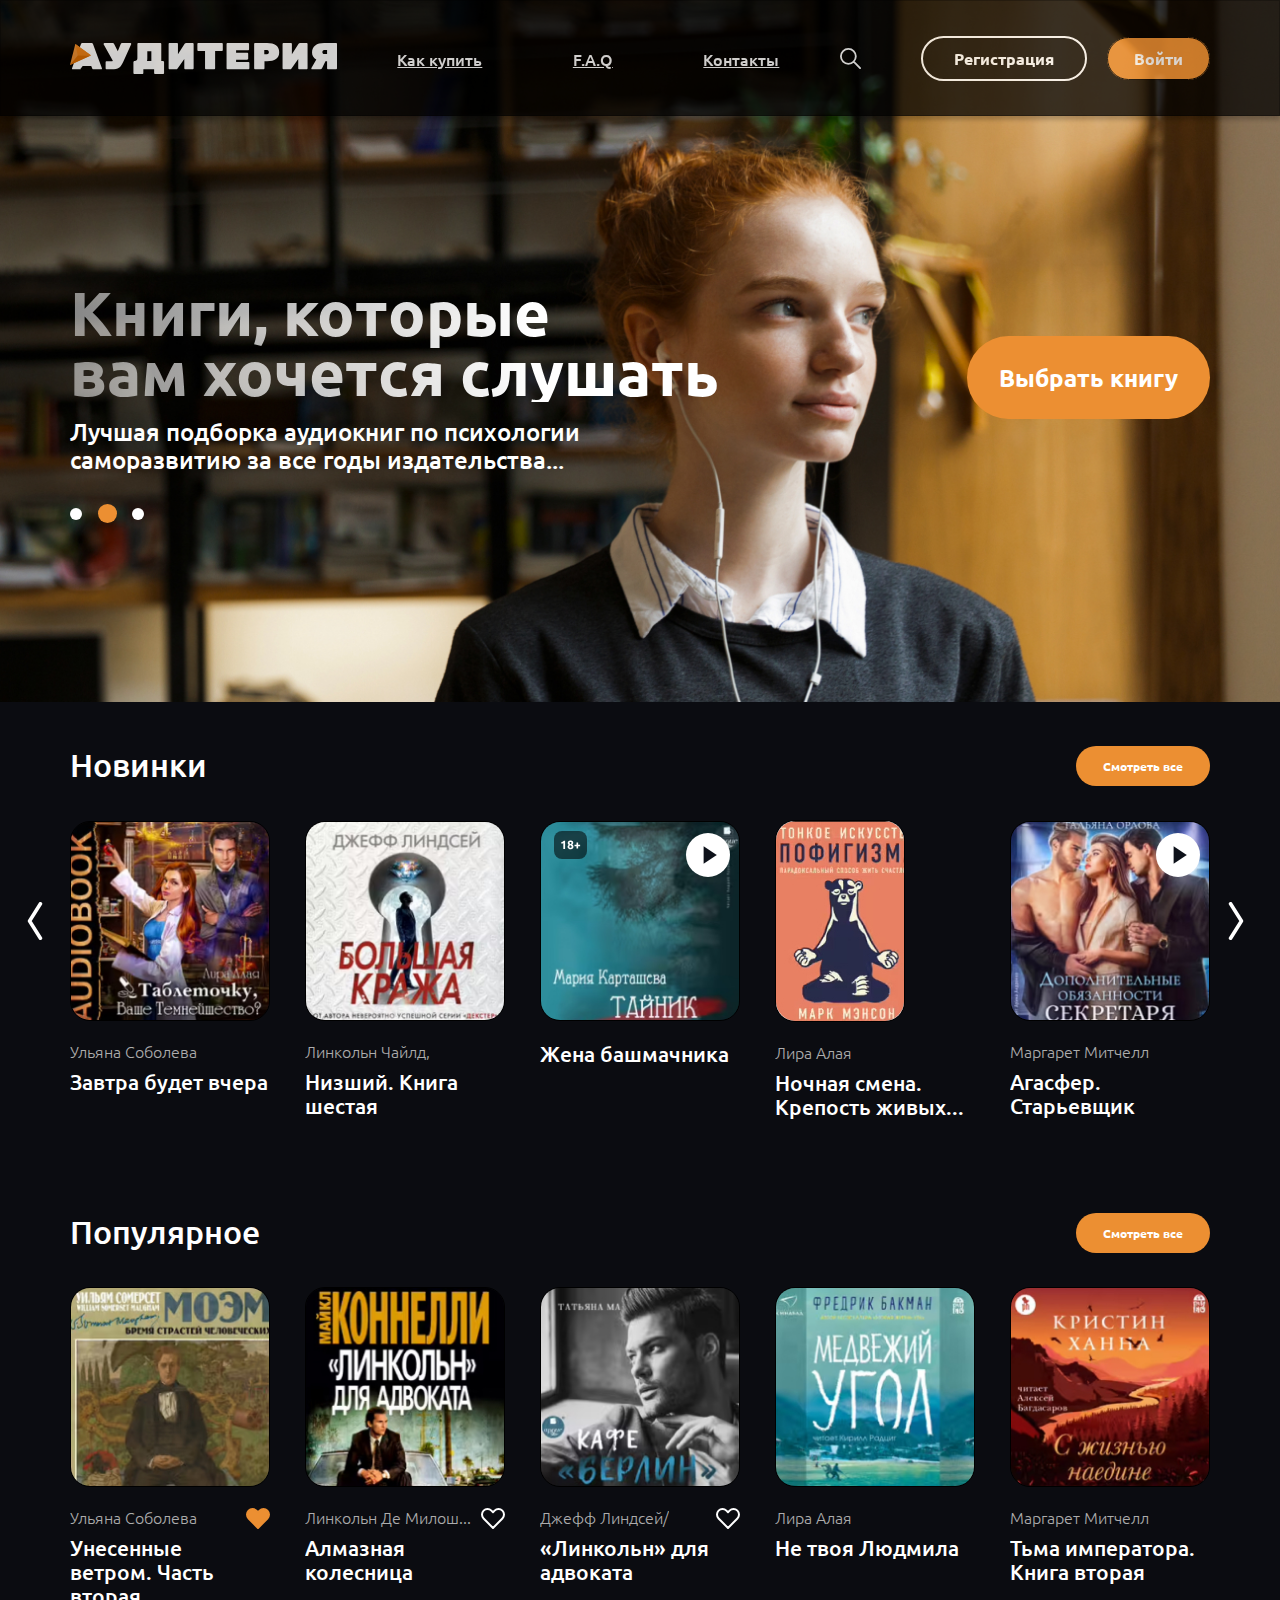
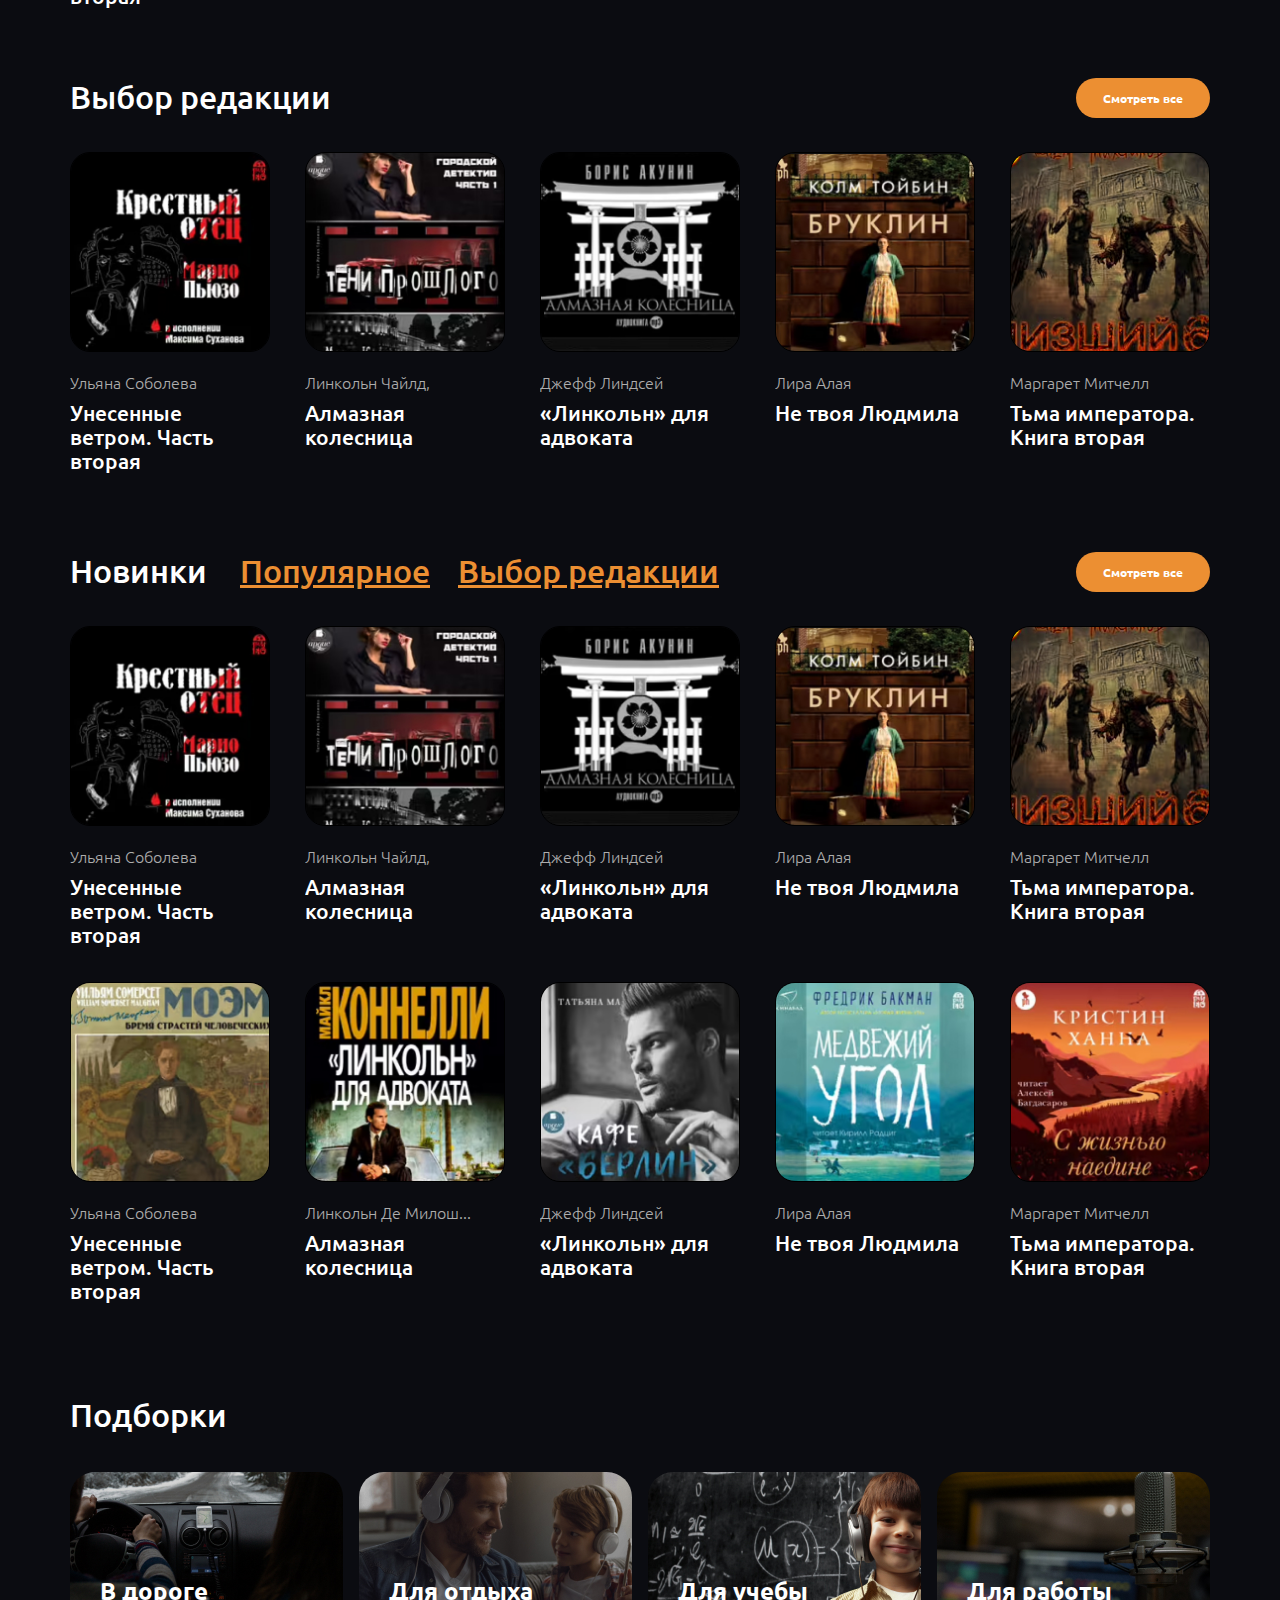
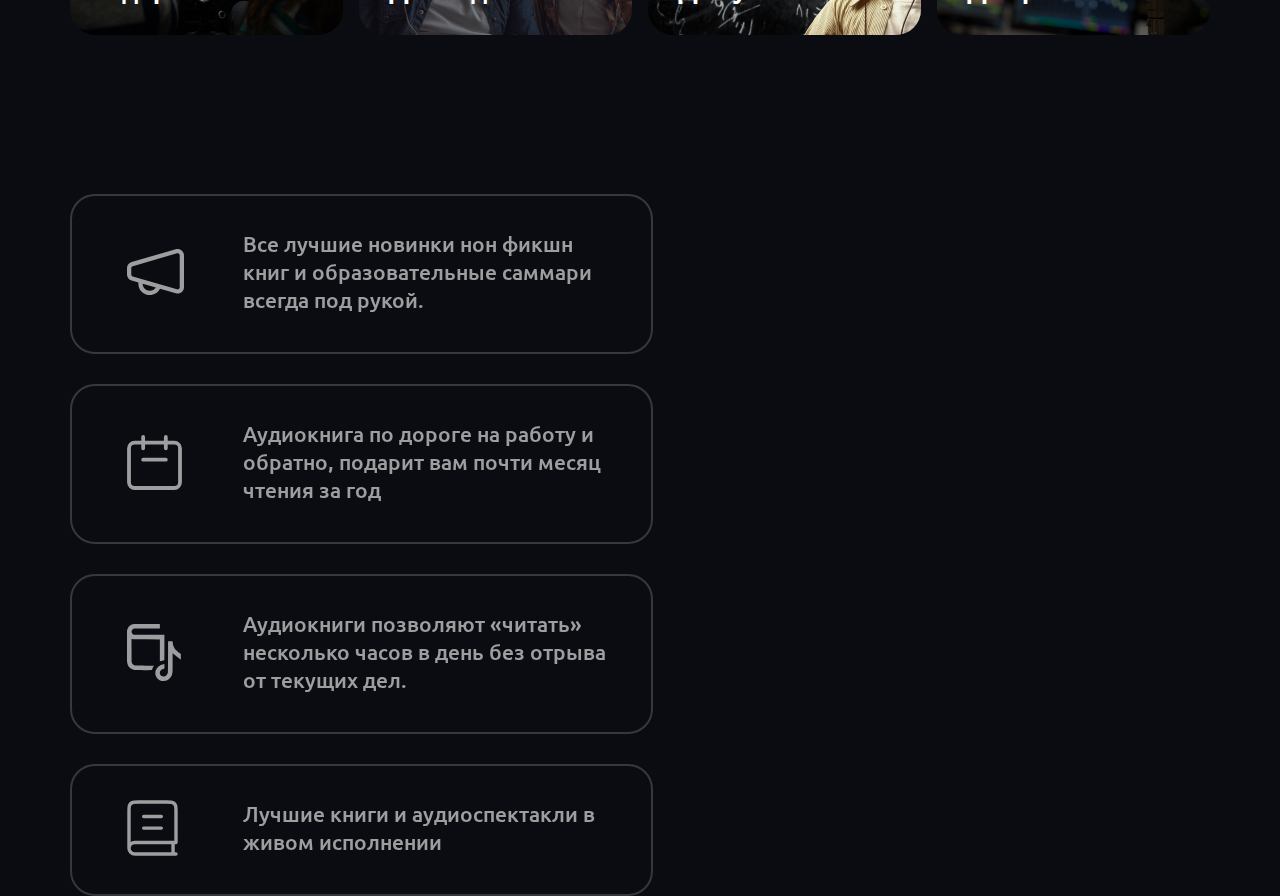
==== main.html @ 84f578bc "feat: aad project" ====
<!DOCTYPE html>
<html lang="en">


<head>
  <meta charset="UTF-8">
  <meta http-equiv="X-UA-Compatible" content="IE=edge">
  <meta name="viewport" content="width=device-width, initial-scale=1.0">
  <link rel="preconnect" href="https://fonts.googleapis.com">
  <link rel="preconnect" href="https://fonts.gstatic.com" crossorigin>
  <link href="https://fonts.googleapis.com/css2?family=Ubuntu:wght@300;400;500;700&display=swap" rel="stylesheet">
  <link rel="stylesheet" href="css/style.min.css">
  <title>Главная</title>
</head>

<body>
  <div class="wrapper">
    <div class="background">
      <header class="header">
    <div class="container">
        <div class="header__wrap">
            <div class="header__logo logo">
                <a href="" class="logo__link">
                    <img src="../img/svg/logo.svg" alt="logo" class="logo__img">
                </a>

            </div>
            <nav class="header__navigation">
                <a href="#">Как купить</a>
                <a href="#">F.A.Q</a>
                <a href="#">Контакты</a>
            </nav>
            <button class="header__search-btn">
                <img src="../img/svg/search.svg" alt="search">
            </button>
            <div class="header__nav nav">
                <div class="nav__item">
                    <a class="nav__btn nav__btn_registration" href="#">Регистрация</a>
                </div>
                <div class="nav__item">
                    <a class="nav__btn nav__btn_enter" href="#">Войти</a>
                </div>
            </div>


        </div>



    </div>
</header>
      <div class="container">
        <section class="main">
          <div class="main__wrap">
            <div class="main__book">
              <h2 class="main__title">
                Книги, которые <br>
                вам хочется слушать
              </h2>
              <p class="main__text">Лучшая подборка аудиокниг по психологии саморазвитию за все годы издательства...
              </p>
            </div>
            <div class="main__btn btn">
              <a class="btn__book " href="#">Выбрать книгу</a>
            </div>
          </div>
          <div class="main__swiper-menu swiper-menu">
            <div data-index="0" class="dot "></div>
            <div data-index="1" class="dot dot-active"></div>
            <div data-index="2" class="dot"></div>
          </div>
        </section>
      </div>
    </div>
    <main>
      <section class="novelty">
        <div class="container">
          <div class="novelty__wrap">
            <h2 class="novelty__title">Новинки</h2>
            <div class="novelty__btn btn">
              <a class="btn__novelty " href="#">Смотреть все</a>
            </div>
          </div>
          <div class="novelty__card card">
            <div class="slider-icons">
              <button class="slide-prev slider-icon"></button>
              <button class="slide-next slider-icon"></button>
            </div>
            <div class="card__wrap">
              <a href="#" class="card__item">
                <div class="card__play play">
                  <img class="card__img" src="./img/img/novelty-1.jpg" alt="novelty-1">
                </div>
                <div class="card__description">
                  <p class="card__text">Ульяна Соболева</p>
                  <h4 class="card__title">Завтра будет вчера</h4>
                </div>
              </a>
              <a href="#" class="card__item">
                <div class="card__play">
                  <img class="card__img" src="./img/img/novelty-2.jpg" alt="novelty-2">
                </div>
                <div class="card__description">
                  <p class="card__text">Линкольн Чайлд,</p>
                  <h4 class="card__title">Низший. Книга шестая</h4>
                </div>
              </a>
              <a href="#" class="card__item">
                <div class="card__play play">
                  <div class="play__18 "></div>
                  <div class="play__button "></div>
                  <img class="card__img" src="./img/img/novelty-3.jpg" alt="novelty-3">
                </div>
                <div class="card__description">
                  <h4 class="card__title">Жена башмачника</h4>
                </div>
              </a>
              <a href="#" class="card__item">
                <div class="card__play play">
                  <img class="card__img" src="./img/img/novelty-4.jpg" alt="novelty-4">
                </div>
                <div class="card__description">
                  <p class="card__text">Лира Алая</p>
                  <h4 class="card__title">Ночная смена. Крепость живых...</h4>
                </div>
              </a>
              <a href="#" class="card__item">
                <div class="card__play play">
                  <div class="play__button "></div>
                  <img class="card__img" src="./img/img/novelty-5.jpg" alt="novelty-5">
                </div>
                <div class="card__description">
                  <p class="card__text">Маргарет Митчелл</p>
                  <h4 class="card__title">Агасфер. Старьевщик</h4>
                </div>
              </a>
            </div>

          </div>
        </div>
      </section>
      <section class="novelty novelty_popular">
        <div class="container">
          <div class="novelty__wrap">
            <h2 class="novelty__title">Популярное</h2>
            <div class="novelty__btn btn">
              <a class="btn__novelty " href="#">Смотреть все</a>
            </div>
          </div>
          <div class="novelty__card card">

            <div class="card__wrap">
              <a href="#" class="card__item">
                <div class="card__play play">
                  <img class="card__img" src="./img/img/popular-1.jpg" alt="popular-1">
                </div>
                <div class="card__description">
                  <div class="card__author">
                    <p class="card__text">Ульяна Соболева</p>
                    <div class="card__icons-btn">
                      <svg width="24" height="21" viewBox="0 0 24 21" fill="none" xmlns="http://www.w3.org/2000/svg">
                        <path
                          d="M2.61091 2.62994C0.463029 4.80319 0.463029 8.32672 2.61091 10.5L12.0001 20L21.3891 10.5C23.537 8.32672 23.537 4.80318 21.3891 2.62994C19.2412 0.456688 15.7588 0.456688 13.6109 2.62994L12.0001 4.25994L10.3891 2.62994C8.2412 0.456688 4.7588 0.456688 2.61091 2.62994Z"
                          fill="#EC8F32" stroke="#EC8F32" stroke-width="2" stroke-linecap="round"
                          stroke-linejoin="round" />
                      </svg>
                    </div>
                  </div>
                  <h4 class="card__title">Унесенные ветром. Часть вторая</h4>
                </div>
              </a>
              <a href="#" class="card__item">
                <div class="card__play">
                  <img class="card__img" src="./img/img/popular-2.jpg" alt="popular-2">
                </div>
                <div class="card__description">
                  <div class="card__author">
                    <p class="card__text">Линкольн Де Милош...</p>
                    <div class="card__icons">
                      <svg width="24" height="21" viewBox="0 0 24 21" fill="none" xmlns="http://www.w3.org/2000/svg">
                        <path
                          d="M2.61091 2.62994C0.463029 4.80319 0.463029 8.32672 2.61091 10.5L12.0001 20L21.3891 10.5C23.537 8.32672 23.537 4.80318 21.3891 2.62994C19.2412 0.456688 15.7588 0.456688 13.6109 2.62994L12.0001 4.25994L10.3891 2.62994C8.2412 0.456688 4.7588 0.456688 2.61091 2.62994Z"
                          stroke="#fff" stroke-width="2" stroke-linecap="round" stroke-linejoin="round" />
                      </svg>
                    </div>
                  </div>

                  <h4 class="card__title">Алмазная колесница</h4>
                </div>
              </a>
              <a href="#" class="card__item">
                <div class="card__play play">
                  <img class="card__img" src="./img/img/popular-3.jpg" alt="popular-3">
                </div>
                <div class="card__description">
                  <div class="card__author">
                    <p class="card__text">Джефф Линдсей/</p>

                    <div class="card__icons">
                      <svg width="24" height="21" viewBox="0 0 24 21" fill="none" xmlns="http://www.w3.org/2000/svg">
                        <path
                          d="M2.61091 2.62994C0.463029 4.80319 0.463029 8.32672 2.61091 10.5L12.0001 20L21.3891 10.5C23.537 8.32672 23.537 4.80318 21.3891 2.62994C19.2412 0.456688 15.7588 0.456688 13.6109 2.62994L12.0001 4.25994L10.3891 2.62994C8.2412 0.456688 4.7588 0.456688 2.61091 2.62994Z"
                          stroke="#fff" stroke-width="2" stroke-linecap="round" stroke-linejoin="round" />
                      </svg>
                    </div>
                  </div>
                  <h4 class="card__title">«Линкольн» для адвоката</h4>
                </div>
              </a>
              <a href="#" class="card__item">
                <div class="card__play play">
                  <img class="card__img" src="./img/img/popular-4.jpg" alt="popular-4">
                </div>
                <div class="card__description">
                  <p class="card__text">Лира Алая</p>
                  <h4 class="card__title">Не твоя Людмила</h4>
                </div>
              </a>
              <a href="#" class="card__item">
                <div class="card__play play">
                  <img class="card__img" src="./img/img/popular-5.jpg" alt="popular-5">
                </div>
                <div class="card__description">
                  <p class="card__text">Маргарет Митчелл</p>
                  <h4 class="card__title">Тьма императора. Книга вторая</h4>
                </div>
              </a>
            </div>

          </div>
        </div>
      </section>
      <section class="novelty novelty_edition">
        <div class="container">
          <div class="novelty__wrap">
            <h2 class="novelty__title">Выбор редакции</h2>
            <div class="novelty__btn btn">
              <a class="btn__novelty " href="#">Смотреть все</a>
            </div>
          </div>
          <div class="novelty__card card">

            <div class="card__wrap">
              <a href="#" class="card__item">
                <div class="card__play play">
                  <img class="card__img" src="./img/img/edition-1.jpg" alt="edition-1">
                </div>
                <div class="card__description">

                  <p class="card__text">Ульяна Соболева</p>

                  <h4 class="card__title">Унесенные ветром. Часть вторая</h4>
                </div>
              </a>
              <a href="#" class="card__item">
                <div class="card__play">
                  <img class="card__img" src="./img/img/edition-2.jpg" alt="edition-2">
                </div>
                <div class="card__description">

                  <p class="card__text">Линкольн Чайлд,</p>
                  <h4 class="card__title">Алмазная колесница</h4>
                </div>
              </a>
              <a href="#" class="card__item">
                <div class="card__play play">
                  <img class="card__img" src="./img/img/edition-3.jpg" alt="edition-3">
                </div>
                <div class="card__description">

                  <p class="card__text">Джефф Линдсей</p>
                  <h4 class="card__title">«Линкольн» для адвоката</h4>
                </div>
              </a>
              <a href="#" class="card__item">
                <div class="card__play play">
                  <img class="card__img" src="./img/img/edition-4.jpg" alt="edition-4">
                </div>
                <div class="card__description">
                  <p class="card__text">Лира Алая</p>
                  <h4 class="card__title">Не твоя Людмила</h4>
                </div>
              </a>
              <a href="#" class="card__item">
                <div class="card__play play">
                  <img class="card__img" src="./img/img/edition-5.jpg" alt="edition-5">
                </div>
                <div class="card__description">
                  <p class="card__text">Маргарет Митчелл</p>
                  <h4 class="card__title">Тьма императора. Книга вторая</h4>
                </div>
              </a>

            </div>

          </div>
        </div>
      </section>
      <section class="novelty ">
        <div class="container">
          <div class="novelty__wrap">
            <div class="novelty__choice">
              <h2 class="novelty__title ">Новинки</h2>
              <h2 class="novelty__title novelty__title_yellow">Популярное</h2>
              <h2 class="novelty__title novelty__title_yellow">Выбор редакции</h2>
            </div>
            <div class="novelty__btn btn">
              <a class="btn__novelty " href="#">Смотреть все</a>
            </div>
          </div>
          <div class="novelty__card card">

            <div class="card__wrap">
              <a href="#" class="card__item">
                <div class="card__play play">
                  <img class="card__img" src="./img/img/edition-1.jpg" alt="edition-1">
                </div>
                <div class="card__description">

                  <p class="card__text">Ульяна Соболева</p>

                  <h4 class="card__title">Унесенные ветром. Часть вторая</h4>
                </div>
              </a>
              <a href="#" class="card__item">
                <div class="card__play">
                  <img class="card__img" src="./img/img/edition-2.jpg" alt="edition-2">
                </div>
                <div class="card__description">

                  <p class="card__text">Линкольн Чайлд,</p>
                  <h4 class="card__title">Алмазная колесница</h4>
                </div>
              </a>
              <a href="#" class="card__item">
                <div class="card__play play">
                  <img class="card__img" src="./img/img/edition-3.jpg" alt="edition-3">
                </div>
                <div class="card__description">

                  <p class="card__text">Джефф Линдсей</p>
                  <h4 class="card__title">«Линкольн» для адвоката</h4>
                </div>
              </a>
              <a href="#" class="card__item">
                <div class="card__play play">
                  <img class="card__img" src="./img/img/edition-4.jpg" alt="edition-4">
                </div>
                <div class="card__description">
                  <p class="card__text">Лира Алая</p>
                  <h4 class="card__title">Не твоя Людмила</h4>
                </div>
              </a>
              <a href="#" class="card__item">
                <div class="card__play play">
                  <img class="card__img" src="./img/img/edition-5.jpg" alt="edition-5">
                </div>
                <div class="card__description">
                  <p class="card__text">Маргарет Митчелл</p>
                  <h4 class="card__title">Тьма императора. Книга вторая</h4>
                </div>
              </a>
              <a href="#" class="card__item">
                <div class="card__play play">
                  <img class="card__img" src="./img/img/popular-1.jpg" alt="popular-1">
                </div>
                <div class="card__description">

                  <p class="card__text">Ульяна Соболева</p>

                  <h4 class="card__title">Унесенные ветром. Часть вторая</h4>
                </div>
              </a>
              <a href="#" class="card__item">
                <div class="card__play">
                  <img class="card__img" src="./img/img/popular-2.jpg" alt="popular-2">
                </div>
                <div class="card__description">

                  <p class="card__text">Линкольн Де Милош...</p>

                  <h4 class="card__title">Алмазная колесница</h4>
                </div>
              </a>
              <a href="#" class="card__item">
                <div class="card__play play">
                  <img class="card__img" src="./img/img/popular-3.jpg" alt="popular-3">
                </div>
                <div class="card__description">
                  <p class="card__text">Джефф Линдсей</p>
                  <h4 class="card__title">«Линкольн» для адвоката</h4>
                </div>
              </a>
              <a href="#" class="card__item">
                <div class="card__play play">
                  <img class="card__img" src="./img/img/popular-4.jpg" alt="popular-4">
                </div>
                <div class="card__description">
                  <p class="card__text">Лира Алая</p>
                  <h4 class="card__title">Не твоя Людмила</h4>
                </div>
              </a>
              <a href="#" class="card__item">
                <div class="card__play play">
                  <img class="card__img" src="./img/img/popular-5.jpg" alt="popular-5">
                </div>
                <div class="card__description">
                  <p class="card__text">Маргарет Митчелл</p>
                  <h4 class="card__title">Тьма императора. Книга вторая</h4>
                </div>
              </a>
            </div>

          </div>
        </div>
      </section>
      <section class="compilations">
        <div class="container">
          <h2 class="compilations__title-popular">Подборки</h2>

          <div class="compilations__wrap">
            <a href="#" class="compilations__card compilations__card_road">
              <h2 class="compilations__title">В дороге</h2>
            </a>
            <a href="#" class="compilations__card compilations__card_relax">
              <h2 class="compilations__title">Для отдыха</h2>
            </a>
            <a href="#" class="compilations__card compilations__card_stady">
              <h2 class="compilations__title">Для учебы</h2>
            </a>
            <a href="#" class="compilations__card compilations__card_work">
              <h2 class="compilations__title">Для работы</h2>
            </a>
          </div>
        </div>
      </section>
      <div class="postcard">
        <div class="container">
          <div class="postcard__wrap trend">
            <div class="trend__item">
              <div class="trend__wrap">
                <div class="trend__icon">
                  <img src="./img/svg/trend-1.svg" alt="">
                </div>
                <p class="trend__text">Все лучшие новинки нон фикшн книг и образовательные саммари всегда под рукой.</p>
              </div>
            </div>
            <div class="trend__item">
              <div class="trend__wrap">
                <div class="trend__icon">
                  <img src="./img/svg/trend-2.svg" alt="">
                </div>
                <p class="trend__text">Аудиокнига по дороге на работу и обратно, подарит вам почти месяц чтения за год
                </p>
              </div>
            </div>
            <div class="trend__item">
              <div class="trend__wrap">
                <div class="trend__icon">
                  <img src="./img/svg/trend-3.svg" alt="">
                </div>
                <p class="trend__text">Аудиокниги позволяют «читать» несколько часов в день без отрыва от текущих дел.
                </p>
              </div>
            </div>
            <div class="trend__item">
              <div class="trend__wrap">
                <div class="trend__icon">
                  <img src="./img/svg/trend-4.svg" alt="">
                </div>
                <p class="trend__text">Лучшие книги и аудиоспектакли в живом исполнении</p>
              </div>
            </div>
          </div>
        </div>
      </div>

    </main>

    <footer></footer>

  </div>
  <script src="js/app.min.js"></script>
</body>


</html>
---- css/style.min.css ----
h1 {
  font-size: 5.0520833333vw;
  font-size: 9.2592592593vh;
}

* {
  box-sizing: border-box;
}

*,
::after,
::before {
  box-sizing: border-box;
}

html {
  scroll-behavior: smooth;
}

body {
  position: relative;
  margin: 0;
  font-family: "Ubuntu", sans-serif;
  margin-left: auto;
  margin-right: auto;
  object-fit: cover;
  background-repeat: no-repeat;
  background-size: cover;
  background-position: center;
  color: #ffffff;
  font-size: 14px;
  background: #0b0c11;
}

img {
  display: block;
  max-width: 100%;
}

h1,
h2,
h3,
h4,
h5,
h6,
p {
  margin: 0;
}

ul,
li {
  margin: 0;
  padding: 0;
  list-style: none;
}

a {
  color: #222;
  text-decoration: none;
  transition: color 0.6s ease;
}

button {
  padding: 0;
  border: none;
  background: none;
  cursor: pointer;
}

.wrapper {
  min-height: 100%;
  overflow: hidden;
}

.container {
  max-width: 1230px;
  width: 100%;
  margin: 0 auto;
  padding: 0 15px;
}

input::-webkit-input-placeholder,
textarea::-webkit-input-placeholder {
  font-family: "Ubuntu";
  font-weight: 300;
  font-size: 14px;
  line-height: 16px;
  align-items: center;
  color: #ffffff;
}

input:-moz-placeholder,
textarea:-moz-placeholder {
  font-family: "Ubuntu";
  font-weight: 300;
  font-size: 14px;
  line-height: 16px;
  align-items: center;
  color: #ffffff;
}

.background {
  background: url(../img/img/main.jpg) center center/cover no-repeat;
}

.background {
  background: url(../img/img/main-book.jpg) center center/cover no-repeat;
}

.header {
  background: rgba(0, 0, 0, 0.92);
  opacity: 0.8;
  border: 1px solid #000000;
  box-shadow: 0px 4px 4px rgba(0, 0, 0, 0.25);
}

.header__wrap {
  padding-top: 42px;
  display: flex;
  justify-content: space-between;
  text-align: center;
  align-items: center;
  padding-bottom: 41px;
}

.header__search {
  position: relative;
  width: 32.125rem;
  height: 2.625rem;
  margin-left: 57px;
}

.header__input {
  width: 100%;
  height: 100%;
  padding: 0.4375rem 3.625rem 0.4375rem 1.375rem;
  border: 2px solid #ffffff;
  border-radius: 50px;
  background: transparent;
  background-image: url(../img/svg/search.svg);
  background-repeat: no-repeat;
  background-position: top 50% right 13px;
  background-size: 1.3125rem;
  font-family: "Ubuntu";
  font-weight: 300;
  font-size: 0.875rem;
  line-height: 1rem;
  align-items: center;
  color: #ffffff;
}

.nav {
  display: flex;
  justify-content: space-between;
  text-align: center;
  align-items: center;
}

.nav__btn {
  font-family: "Ubuntu";
  font-weight: 700;
  font-size: 1rem;
  align-items: center;
  text-align: center;
  color: #ffffff;
  border: 1px solid #000000;
  border-radius: 50px;
}

.nav__btn_enter {
  padding: 0.625rem 1.625rem;
  background: #ec8f32;
  border-radius: 50px;
}

.nav__btn_registration {
  margin-right: 1.25rem;
  padding: 0.625rem 1.9375rem;
  border: 2px solid #ffffff;
  border-radius: 50px;
}

.nav__btn_registration:hover {
  color: #ec8f32;
  border: 2px solid #ec8f32;
}

.nav__btn_enter:hover {
  color: #000000;
}

.header__navigation {
  min-width: 382px;
  display: flex;
  justify-content: space-between;
  align-items: center;
  text-align: center;
}

.header__navigation a {
  font-family: "Ubuntu";
  font-weight: 500;
  font-size: 1rem;
  line-height: 1.125rem;
  align-items: center;
  text-align: center;
  text-decoration-line: underline;
  color: #ffffff;
  transition: text-decoration-line 0.6s ease;
}

.header__navigation a:hover {
  text-decoration-line: none;
}

.header__search-btn {
  width: 21px;
  height: 21px;
}

.main {
  padding-bottom: 165px;
}

.main__wrap {
  padding-top: 166px;
  display: flex;
  justify-content: space-between;
  align-items: center;
}

.main__title {
  max-width: 779px;
  font-family: "Ubuntu";
  font-weight: 700;
  font-size: 3.875rem;
  line-height: 3.75rem;
  background: linear-gradient(266.28deg, #ffffff 29.05%, rgba(255, 255, 255, 0.42) 114.96%);
  -webkit-background-clip: text;
  -webkit-text-fill-color: transparent;
}

.main__text {
  padding-top: 1rem;
  max-width: 34.25rem;
  font-family: "Ubuntu";
  font-weight: 500;
  font-size: 1.5rem;
  line-height: 1.75rem;
  color: #ffffff;
}

.btn__book {
  font-family: "Ubuntu";
  font-weight: 700;
  font-size: 1.5rem;
  line-height: 1.75rem;
  align-items: center;
  text-align: center;
  color: #ffffff;
  padding: 1.625rem 2rem;
  background: #ec8f32;
  border-radius: 50px;
}

.btn__book:hover {
  color: #000000;
}

.swiper-menu {
  max-width: 74px;
  display: flex;
  justify-content: space-between;
  text-align: center;
  align-items: center;
}

.dot {
  cursor: pointer;
  width: 12px;
  height: 12px;
  background: #ffffff;
  margin-top: 30px;
  margin-bottom: 14px;
  display: inline-block;
  border-radius: 50%;
  transition: background-color 0.6s ease;
}

.dot:hover {
  background: #9fdd0d;
}

.dot-active {
  width: 19px;
  height: 19px;
  background: #ec8f32;
}

.novelty {
  padding-top: 2.75rem;
}

.novelty_popular {
  padding-top: 2.1875rem;
}

.novelty_edition {
  padding-top: 2.1875rem;
}

.novelty__wrap {
  display: flex;
  justify-content: space-between;
  text-align: center;
  align-items: center;
  padding-bottom: 37px;
}

.novelty__title {
  font-family: "Ubuntu";
  font-weight: 500;
  font-size: 32px;
  line-height: 37px;
  color: #ffffff;
}

.btn__novelty {
  font-family: "Ubuntu";
  font-weight: 700;
  font-size: 0.75rem;
  align-items: center;
  text-align: center;
  color: #ffffff;
  padding: 12px 27px;
  background: #ec8f32;
  border-radius: 50px;
}

.btn__novelty:hover {
  color: #000000;
}

.card {
  position: relative;
}

.card__wrap {
  display: flex;
  justify-content: space-between;
  align-items: center;
  flex-wrap: wrap;
  column-gap: 10px;
}

.card__item {
  width: 200px;
  padding-bottom: 60px;
}

.card__description {
  height: 96px;
  padding-top: 21px;
}

.card__text {
  font-family: "Ubuntu";
  font-weight: 300;
  font-size: 16px;
  line-height: 18px;
  padding-bottom: 10px;
  color: #adadad;
  max-width: 169px;
  white-space: nowrap;
  overflow: hidden;
  text-overflow: ellipsis;
}

.card__title {
  max-width: 198px;
  font-family: "Ubuntu";
  font-weight: 500;
  font-size: 21px;
  line-height: 24px;
  color: #ffffff;
  overflow: hidden;
  text-overflow: ellipsis;
}

.card__img {
  border: 1px solid #000000;
  border-radius: 20px;
}

.slider-icon {
  width: 20px;
  height: 38px;
  background-size: 38px 38px;
  background-position: center center;
  background-repeat: no-repeat;
  background-color: transparent;
  outline: 0;
  cursor: pointer;
  transition: 0.3s;
}

.slider-icon {
  position: absolute;
  top: 23%;
  cursor: pointer;
}

.slide-prev {
  left: -45px;
  background-image: url(../img/svg/slider-prev.svg);
}

.slide-next {
  right: -36px;
  background-image: url(../img/svg/slider-next.svg);
}

.play {
  position: relative;
}

.play__18 {
  position: absolute;
  top: 5%;
  left: 14px;
  width: 33px;
  height: 28px;
  background-repeat: no-repeat;
  background-color: transparent;
  outline: 0;
  cursor: pointer;
  transition: 0.3s;
  background-image: url(../img/svg/btn-18.svg);
}

.play__button {
  position: absolute;
  top: 6%;
  right: 10px;
  width: 44px;
  height: 44px;
  background-repeat: no-repeat;
  background-color: transparent;
  outline: 0;
  cursor: pointer;
  transition: 0.3s;
  background-image: url(../img/svg/play.svg);
}

.card__author {
  display: flex;
  justify-content: space-between;
}

.card__icons-btn path {
  -webkit-transition: fill 0.3s;
  transition: fill 0.3s;
}

.card__icons-btn:hover path {
  fill: green;
  stroke: #fff;
}

.card__icons path {
  -webkit-transition: fill 0.3s;
  transition: fill 0.3s;
}

.card__icons:hover path {
  stroke: #ec8f32;
}

.novelty__choice {
  display: flex;
}

.novelty__title_yellow {
  text-decoration-line: underline;
  color: #ec8f32;
}

.novelty__choice h2:nth-child(2) {
  padding-left: 33px;
  padding-right: 28px;
}

.compilations {
  padding-top: 58px;
  padding-bottom: 159px;
}

.compilations__wrap {
  display: flex;
  justify-content: space-between;
  align-items: center;
}

.compilations__card {
  width: 273px;
  height: 163px;
  background: #ffffff;
  border-radius: 25px;
  background-repeat: no-repeat;
  background-size: cover;
  background-position: center;
}

.compilations__card_road {
  background: url(../img/img/compilations-1.jpg);
}

.compilations__card_relax {
  background: url(../img/img/compilations-2.jpg);
}

.compilations__card_stady {
  background: url(../img/img/compilations-3.jpg);
}

.compilations__card_work {
  background: url(../img/img/compilations-4.jpg);
}

.compilations__title {
  font-family: "Ubuntu";
  font-weight: 700;
  font-size: 24px;
  line-height: 60px;
  color: #ffffff;
  padding-top: 89px;
  padding-left: 30px;
}

.compilations__title-popular {
  font-family: "Ubuntu";
  font-style: normal;
  font-weight: 500;
  font-size: 32px;
  line-height: 37px;
  color: #ffffff;
  padding-bottom: 39px;
}

.trend {
  display: flex;
  justify-content: space-between;
  flex-wrap: wrap;
  gap: 30px;
}

.trend__item {
  width: 36.4375rem;
  opacity: 0.6;
  border: 2.5px solid rgba(255, 255, 255, 0.3);
  border-radius: 25px;
}

.trend__wrap {
  display: flex;
  justify-content: space-between;
  align-items: center;
  padding: 34px 40px 38px 55px;
}

.trend__text {
  padding-left: 59px;
  max-width: 427px;
  font-family: "Ubuntu";
  font-weight: 500;
  font-size: 21px;
  line-height: 28px;
  display: flex;
  align-items: center;
  color: #ffffff;
}

@media (max-width: 1286px) {
  .container {
    max-width: 76.875rem;
    width: 100%;
    margin: 0 auto;
    padding: 0 45px;
  }
}
@media (max-width: 1178px) {
  .header__search {
    margin-left: 5px;
    margin-right: 5px;
  }
  .logo__img {
    width: 16.5625rem;
  }
}
@media (max-width: 946px) {
  .header__search {
    margin-left: 5px;
    margin-right: 5px;
  }
}
@media (max-width: 64em) {
  html {
    font-size: 12px;
  }
}
@media (max-width: 48em) {
  html {
    font-size: 10px;
  }
}
@media (max-width: 44em) {
  html {
    font-size: 9px;
  }
}
@media (max-width: 38em) {
  html {
    font-size: 8px;
  }
}
@media (max-width: 34em) {
  html {
    font-size: 7px;
  }
}
@media (max-width: 30em) {
  html {
    font-size: 6px;
  }
}
@media (max-width: 26em) {
  html {
    font-size: 4.5px;
  }
}
@media (max-width: 21em) {
  html {
    font-size: 4.4px;
  }
}
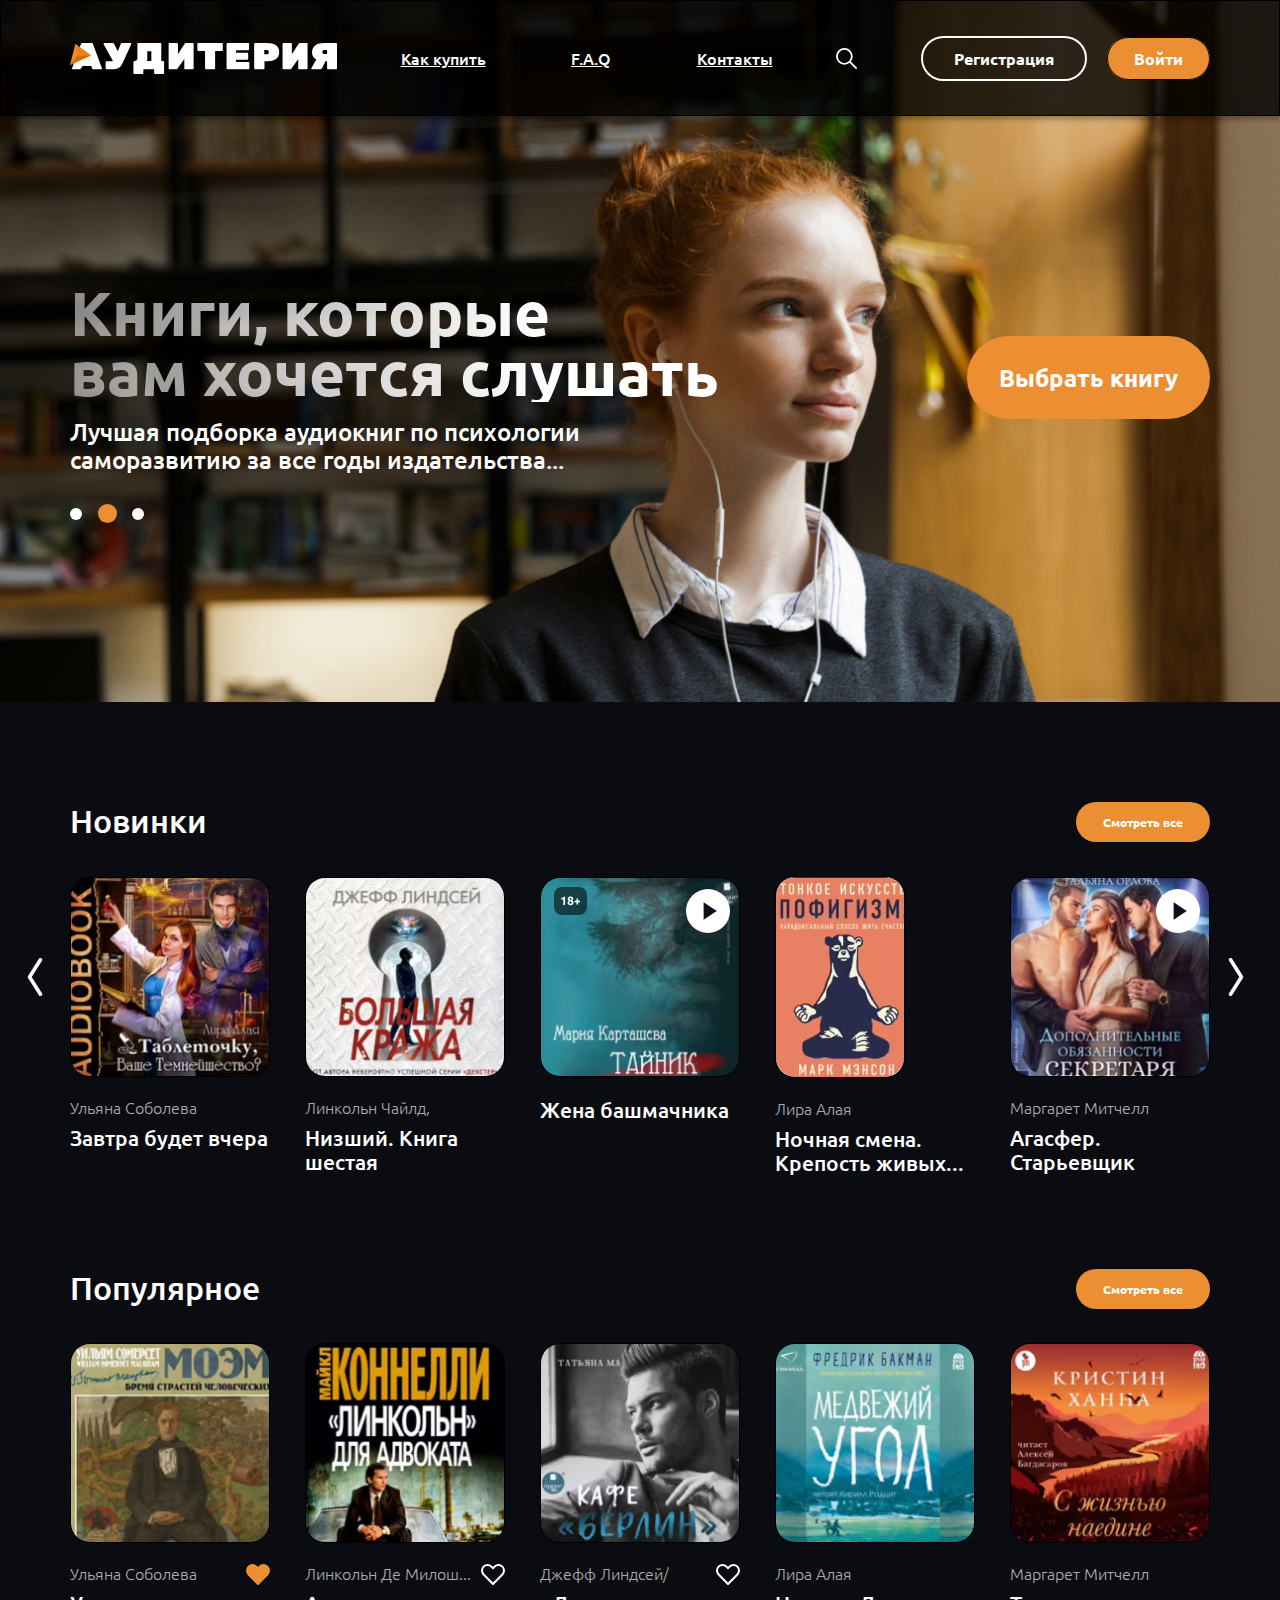
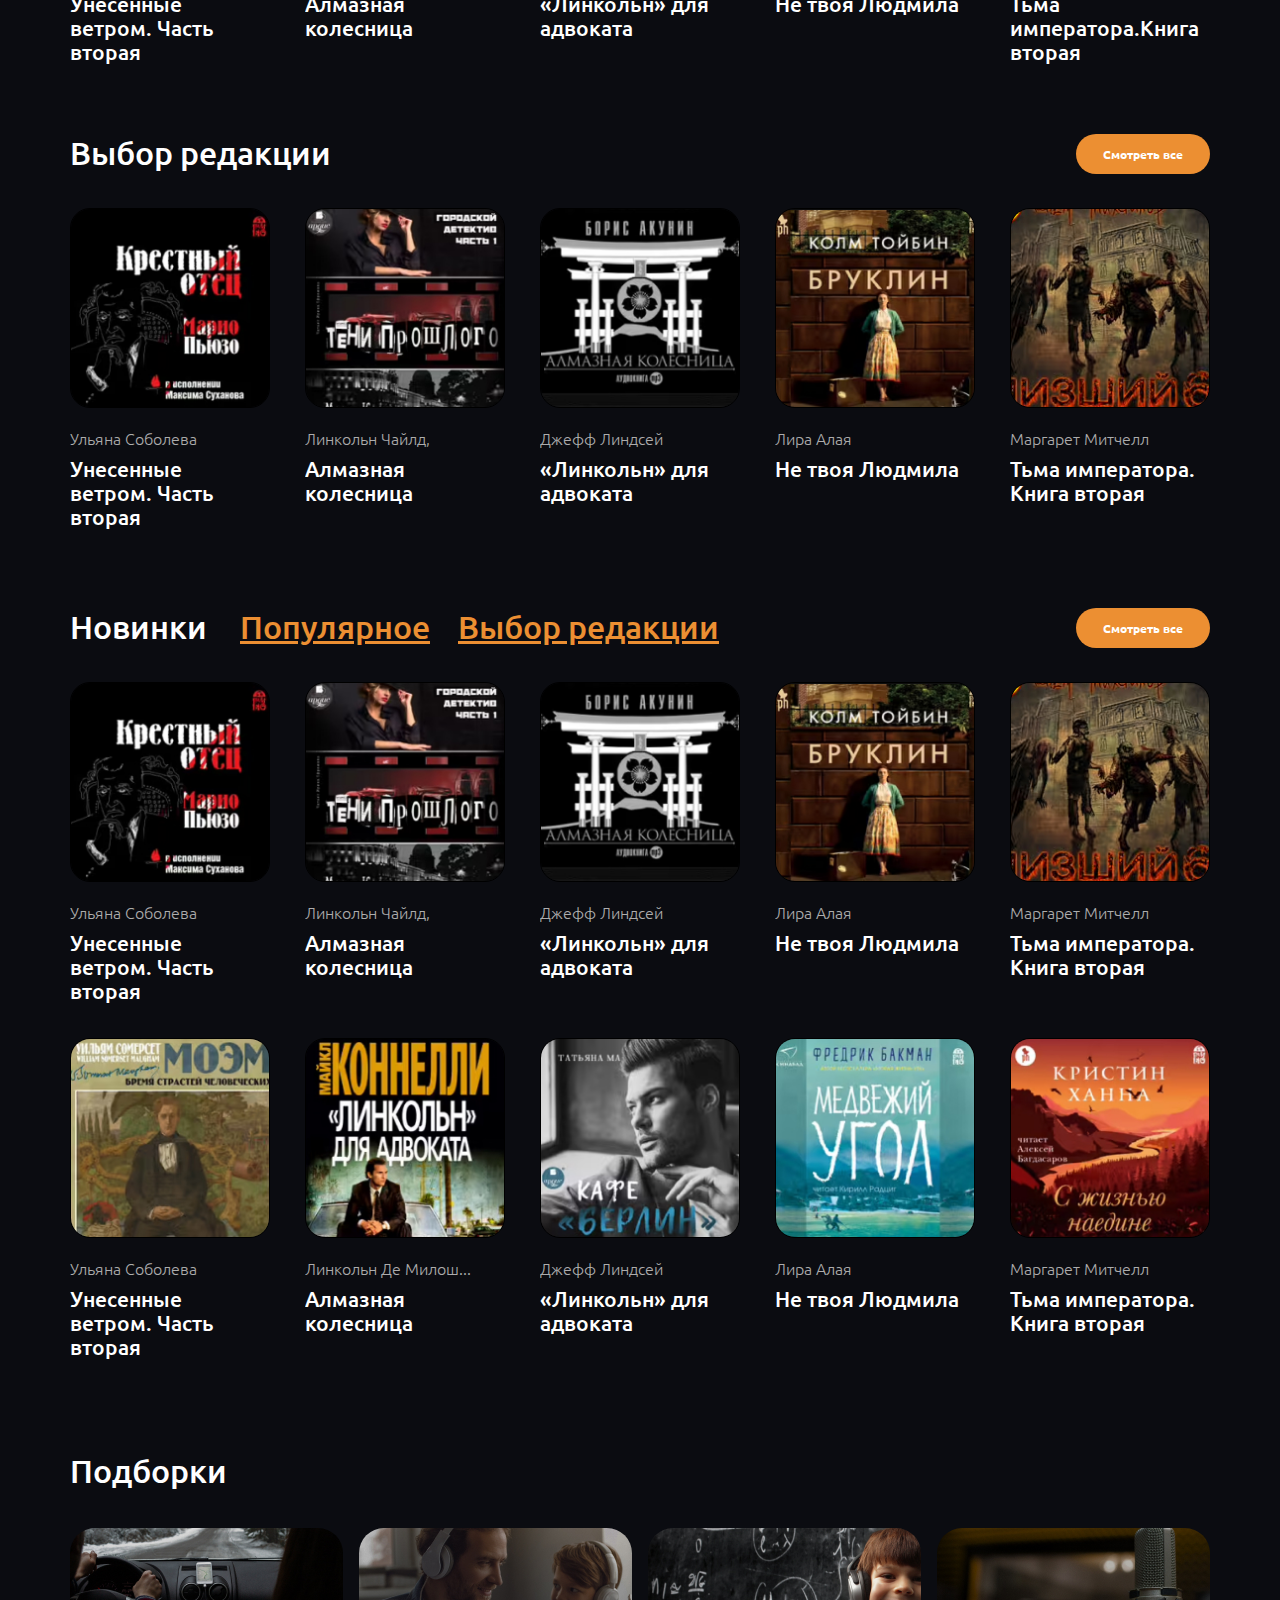
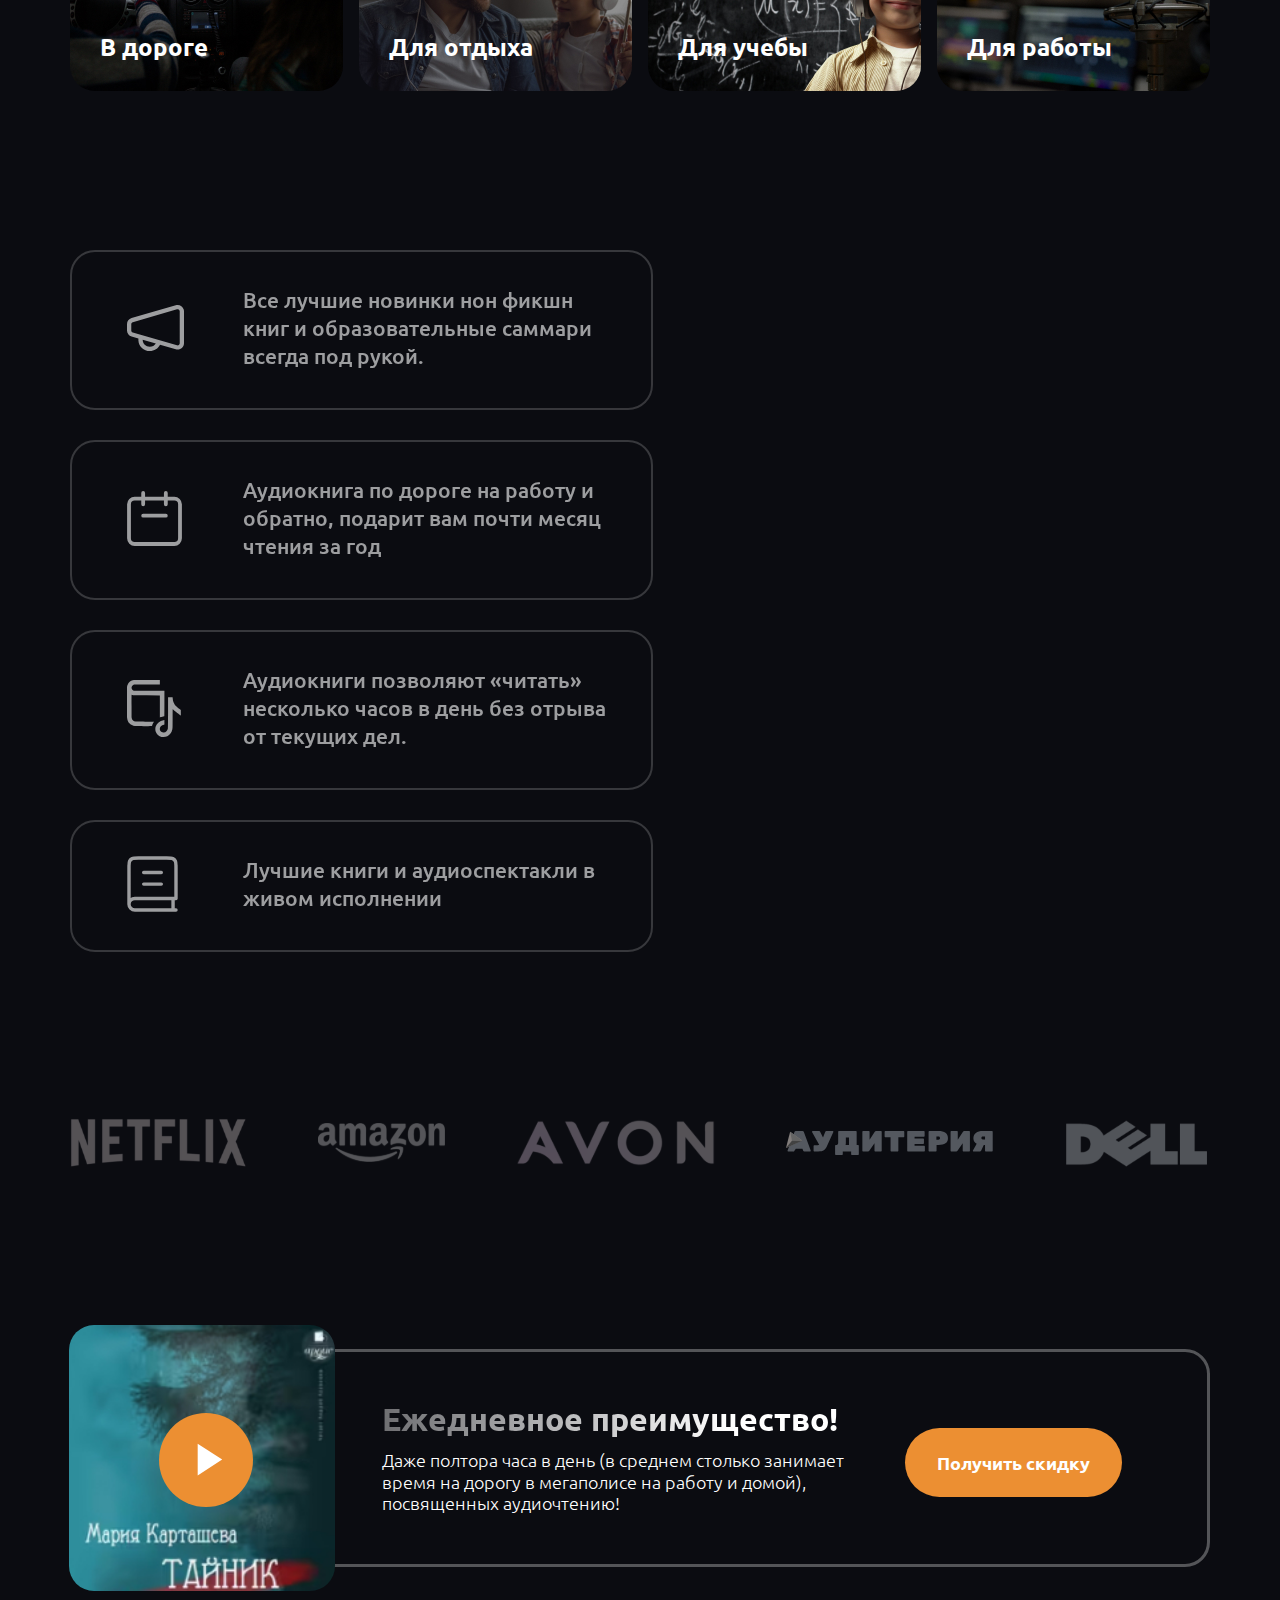
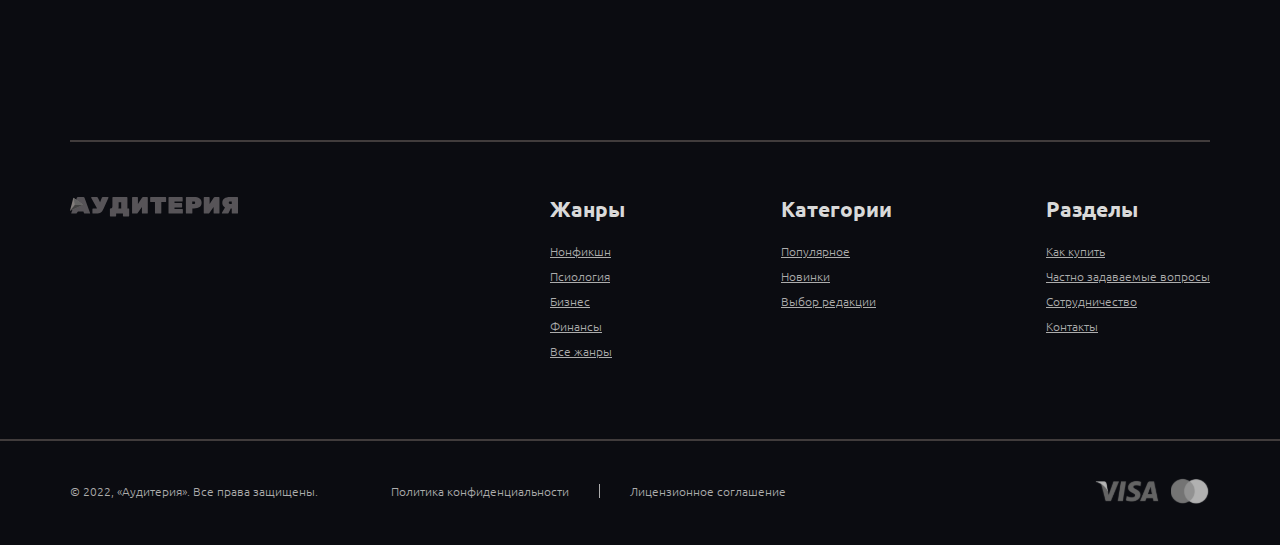
==== commit 93107b22: "feat: media" ====
--- a/main.html
+++ b/main.html
@@ -9,6 +9,7 @@
   <link rel="preconnect" href="https://fonts.googleapis.com">
   <link rel="preconnect" href="https://fonts.gstatic.com" crossorigin>
   <link href="https://fonts.googleapis.com/css2?family=Ubuntu:wght@300;400;500;700&display=swap" rel="stylesheet">
+  <link rel="stylesheet" href="https://cdn.jsdelivr.net/npm/swiper@8/swiper-bundle.min.css">
   <link rel="stylesheet" href="css/style.min.css">
   <title>Главная</title>
 </head>
@@ -25,23 +26,49 @@
                 </a>
 
             </div>
-            <nav class="header__navigation">
+            <!-- <nav class="header__navigation">
                 <a href="#">Как купить</a>
                 <a href="#">F.A.Q</a>
                 <a href="#">Контакты</a>
-            </nav>
+            </nav> -->
+            <div class="nav-active">
+                <nav class="header__navigation nav ">
+                    <div class="nav__wrapper">
+                        <ul class="nav__menu">
+                            <li>
+                                <a class="nav__link active-link" href="#">Как купить</a>
+                            </li>
+                            <li>
+                                <a class="nav__link " href="#">F.A.Q</a>
+                            </li>
+                            <li>
+                                <a class="nav__link " href="#">Контакты</a>
+                            </li>
+
+                        </ul>
+                    </div>
+
+                </nav>
+
+            </div>
             <button class="header__search-btn">
                 <img src="../img/svg/search.svg" alt="search">
             </button>
-            <div class="header__nav nav">
-                <div class="nav__item">
-                    <a class="nav__btn nav__btn_registration" href="#">Регистрация</a>
-                </div>
-                <div class="nav__item">
-                    <a class="nav__btn nav__btn_enter" href="#">Войти</a>
-                </div>
-            </div>
-
+            <div class="header__active">
+                <div class="header__nav nav">
+                    <div class="nav__item">
+                        <a class="nav__btn nav__btn_registration" href="#">Регистрация</a>
+                    </div>
+                    <div class="nav__item">
+                        <a class="nav__btn nav__btn_enter" href="#">Войти</a>
+                    </div>
+                </div>
+            </div>
+            <div class="hamburger">
+                <span class="hamburger-span"></span>
+                <span class="hamburger-span"></span>
+                <span class="hamburger-span"></span>
+            </div>
 
         </div>
 
@@ -73,23 +100,23 @@
       </div>
     </div>
     <main>
-      <section class="novelty">
-        <div class="container">
-          <div class="novelty__wrap">
-            <h2 class="novelty__title">Новинки</h2>
-            <div class="novelty__btn btn">
-              <a class="btn__novelty " href="#">Смотреть все</a>
-            </div>
-          </div>
-          <div class="novelty__card card">
+      <section class="audiobook audiobook_new">
+        <div class="container">
+          <div class="audiobook__wrap">
+            <h2 class="audiobook__title">Новинки</h2>
+            <div class="audiobook__btn btn">
+              <a class="btn__audiobook " href="#">Смотреть все</a>
+            </div>
+          </div>
+          <div class="audiobook__card card">
             <div class="slider-icons">
               <button class="slide-prev slider-icon"></button>
               <button class="slide-next slider-icon"></button>
             </div>
             <div class="card__wrap">
               <a href="#" class="card__item">
-                <div class="card__play play">
-                  <img class="card__img" src="./img/img/novelty-1.jpg" alt="novelty-1">
+                <div class="card__element">
+                  <img class="card__img" src="./img/img/audiobook-1.jpg" alt="audiobook-1">
                 </div>
                 <div class="card__description">
                   <p class="card__text">Ульяна Соболева</p>
@@ -97,8 +124,8 @@
                 </div>
               </a>
               <a href="#" class="card__item">
-                <div class="card__play">
-                  <img class="card__img" src="./img/img/novelty-2.jpg" alt="novelty-2">
+                <div class="card__element">
+                  <img class="card__img" src="./img/img/audiobook-2.jpg" alt="audiobook-2">
                 </div>
                 <div class="card__description">
                   <p class="card__text">Линкольн Чайлд,</p>
@@ -106,18 +133,18 @@
                 </div>
               </a>
               <a href="#" class="card__item">
-                <div class="card__play play">
-                  <div class="play__18 "></div>
-                  <div class="play__button "></div>
-                  <img class="card__img" src="./img/img/novelty-3.jpg" alt="novelty-3">
+                <div class="card__element element">
+                  <div class="element__18 "></div>
+                  <div class="element__button "></div>
+                  <img class="card__img" src="./img/img/audiobook-3.jpg" alt="audiobook-3">
                 </div>
                 <div class="card__description">
                   <h4 class="card__title">Жена башмачника</h4>
                 </div>
               </a>
               <a href="#" class="card__item">
-                <div class="card__play play">
-                  <img class="card__img" src="./img/img/novelty-4.jpg" alt="novelty-4">
+                <div class="card__element">
+                  <img class="card__img" src="./img/img/audiobook-4.jpg" alt="audiobook-4">
                 </div>
                 <div class="card__description">
                   <p class="card__text">Лира Алая</p>
@@ -125,9 +152,9 @@
                 </div>
               </a>
               <a href="#" class="card__item">
-                <div class="card__play play">
-                  <div class="play__button "></div>
-                  <img class="card__img" src="./img/img/novelty-5.jpg" alt="novelty-5">
+                <div class="card__element element">
+                  <div class="element__button "></div>
+                  <img class="card__img" src="./img/img/audiobook-5.jpg" alt="audiobook-5">
                 </div>
                 <div class="card__description">
                   <p class="card__text">Маргарет Митчелл</p>
@@ -139,19 +166,19 @@
           </div>
         </div>
       </section>
-      <section class="novelty novelty_popular">
-        <div class="container">
-          <div class="novelty__wrap">
-            <h2 class="novelty__title">Популярное</h2>
-            <div class="novelty__btn btn">
-              <a class="btn__novelty " href="#">Смотреть все</a>
-            </div>
-          </div>
-          <div class="novelty__card card">
+      <section class="audiobook audiobook_popular">
+        <div class="container">
+          <div class="audiobook__wrap">
+            <h2 class="audiobook__title">Популярное</h2>
+            <div class="audiobook__btn btn">
+              <a class="btn__audiobook " href="#">Смотреть все</a>
+            </div>
+          </div>
+          <div class="audiobook__card card">
 
             <div class="card__wrap">
               <a href="#" class="card__item">
-                <div class="card__play play">
+                <div class="card__element">
                   <img class="card__img" src="./img/img/popular-1.jpg" alt="popular-1">
                 </div>
                 <div class="card__description">
@@ -166,11 +193,11 @@
                       </svg>
                     </div>
                   </div>
-                  <h4 class="card__title">Унесенные ветром. Часть вторая</h4>
-                </div>
-              </a>
-              <a href="#" class="card__item">
-                <div class="card__play">
+                  <h4 class="card__title">Унесенные ветром. <span class="card__title-span">Часть вторая </span></h4>
+                </div>
+              </a>
+              <a href="#" class="card__item">
+                <div class="card__element">
                   <img class="card__img" src="./img/img/popular-2.jpg" alt="popular-2">
                 </div>
                 <div class="card__description">
@@ -189,7 +216,7 @@
                 </div>
               </a>
               <a href="#" class="card__item">
-                <div class="card__play play">
+                <div class="card__element">
                   <img class="card__img" src="./img/img/popular-3.jpg" alt="popular-3">
                 </div>
                 <div class="card__description">
@@ -208,7 +235,7 @@
                 </div>
               </a>
               <a href="#" class="card__item">
-                <div class="card__play play">
+                <div class="card__element">
                   <img class="card__img" src="./img/img/popular-4.jpg" alt="popular-4">
                 </div>
                 <div class="card__description">
@@ -217,12 +244,12 @@
                 </div>
               </a>
               <a href="#" class="card__item">
-                <div class="card__play play">
+                <div class="card__element">
                   <img class="card__img" src="./img/img/popular-5.jpg" alt="popular-5">
                 </div>
                 <div class="card__description">
                   <p class="card__text">Маргарет Митчелл</p>
-                  <h4 class="card__title">Тьма императора. Книга вторая</h4>
+                  <h4 class="card__title">Тьма императора.<span class="card__title-span">Книга вторая </span></h4>
                 </div>
               </a>
             </div>
@@ -230,30 +257,30 @@
           </div>
         </div>
       </section>
-      <section class="novelty novelty_edition">
-        <div class="container">
-          <div class="novelty__wrap">
-            <h2 class="novelty__title">Выбор редакции</h2>
-            <div class="novelty__btn btn">
-              <a class="btn__novelty " href="#">Смотреть все</a>
-            </div>
-          </div>
-          <div class="novelty__card card">
+      <section class="audiobook audiobook_edition">
+        <div class="container">
+          <div class="audiobook__wrap">
+            <h2 class="audiobook__title">Выбор редакции</h2>
+            <div class="audiobook__btn btn">
+              <a class="btn__audiobook " href="#">Смотреть все</a>
+            </div>
+          </div>
+          <div class="audiobook__card card">
 
             <div class="card__wrap">
               <a href="#" class="card__item">
-                <div class="card__play play">
+                <div class="card__element">
                   <img class="card__img" src="./img/img/edition-1.jpg" alt="edition-1">
                 </div>
                 <div class="card__description">
 
                   <p class="card__text">Ульяна Соболева</p>
 
-                  <h4 class="card__title">Унесенные ветром. Часть вторая</h4>
-                </div>
-              </a>
-              <a href="#" class="card__item">
-                <div class="card__play">
+                  <h4 class="card__title">Унесенные ветром. <span class="card__title-span">Часть вторая </span></h4>
+                </div>
+              </a>
+              <a href="#" class="card__item">
+                <div class="card__element">
                   <img class="card__img" src="./img/img/edition-2.jpg" alt="edition-2">
                 </div>
                 <div class="card__description">
@@ -263,7 +290,7 @@
                 </div>
               </a>
               <a href="#" class="card__item">
-                <div class="card__play play">
+                <div class="card__element">
                   <img class="card__img" src="./img/img/edition-3.jpg" alt="edition-3">
                 </div>
                 <div class="card__description">
@@ -273,7 +300,7 @@
                 </div>
               </a>
               <a href="#" class="card__item">
-                <div class="card__play play">
+                <div class="card__element">
                   <img class="card__img" src="./img/img/edition-4.jpg" alt="edition-4">
                 </div>
                 <div class="card__description">
@@ -282,12 +309,12 @@
                 </div>
               </a>
               <a href="#" class="card__item">
-                <div class="card__play play">
+                <div class="card__element">
                   <img class="card__img" src="./img/img/edition-5.jpg" alt="edition-5">
                 </div>
                 <div class="card__description">
                   <p class="card__text">Маргарет Митчелл</p>
-                  <h4 class="card__title">Тьма императора. Книга вторая</h4>
+                  <h4 class="card__title">Тьма императора. <span class="card__title-span">Книга вторая </span></h4>
                 </div>
               </a>
 
@@ -296,34 +323,34 @@
           </div>
         </div>
       </section>
-      <section class="novelty ">
-        <div class="container">
-          <div class="novelty__wrap">
-            <div class="novelty__choice">
-              <h2 class="novelty__title ">Новинки</h2>
-              <h2 class="novelty__title novelty__title_yellow">Популярное</h2>
-              <h2 class="novelty__title novelty__title_yellow">Выбор редакции</h2>
-            </div>
-            <div class="novelty__btn btn">
-              <a class="btn__novelty " href="#">Смотреть все</a>
-            </div>
-          </div>
-          <div class="novelty__card card">
+      <section class="audiobook audiobook_tabs">
+        <div class="container">
+          <div class="audiobook__wrap">
+            <div class="audiobook__choice">
+              <button class="audiobook__title ">Новинки</button>
+              <button class="audiobook__title audiobook__title_yellow">Популярное</button>
+              <button class="audiobook__title audiobook__title_choice audiobook__title_yellow">Выбор редакции</button>
+            </div>
+            <div class="audiobook__btn btn">
+              <a class="btn__audiobook " href="#">Смотреть все</a>
+            </div>
+          </div>
+          <div class="audiobook__card card">
 
             <div class="card__wrap">
               <a href="#" class="card__item">
-                <div class="card__play play">
+                <div class="card__element">
                   <img class="card__img" src="./img/img/edition-1.jpg" alt="edition-1">
                 </div>
                 <div class="card__description">
 
                   <p class="card__text">Ульяна Соболева</p>
 
-                  <h4 class="card__title">Унесенные ветром. Часть вторая</h4>
-                </div>
-              </a>
-              <a href="#" class="card__item">
-                <div class="card__play">
+                  <h4 class="card__title">Унесенные ветром. <span class="card__title-span">Часть вторая </span></h4>
+                </div>
+              </a>
+              <a href="#" class="card__item">
+                <div class="card__element">
                   <img class="card__img" src="./img/img/edition-2.jpg" alt="edition-2">
                 </div>
                 <div class="card__description">
@@ -333,7 +360,7 @@
                 </div>
               </a>
               <a href="#" class="card__item">
-                <div class="card__play play">
+                <div class="card__element">
                   <img class="card__img" src="./img/img/edition-3.jpg" alt="edition-3">
                 </div>
                 <div class="card__description">
@@ -343,7 +370,7 @@
                 </div>
               </a>
               <a href="#" class="card__item">
-                <div class="card__play play">
+                <div class="card__element">
                   <img class="card__img" src="./img/img/edition-4.jpg" alt="edition-4">
                 </div>
                 <div class="card__description">
@@ -352,27 +379,27 @@
                 </div>
               </a>
               <a href="#" class="card__item">
-                <div class="card__play play">
+                <div class="card__element">
                   <img class="card__img" src="./img/img/edition-5.jpg" alt="edition-5">
                 </div>
                 <div class="card__description">
                   <p class="card__text">Маргарет Митчелл</p>
-                  <h4 class="card__title">Тьма императора. Книга вторая</h4>
-                </div>
-              </a>
-              <a href="#" class="card__item">
-                <div class="card__play play">
+                  <h4 class="card__title">Тьма императора. <span class="card__title-span">Книга вторая </span></h4>
+                </div>
+              </a>
+              <a href="#" class="card__item">
+                <div class="card__element">
                   <img class="card__img" src="./img/img/popular-1.jpg" alt="popular-1">
                 </div>
                 <div class="card__description">
 
                   <p class="card__text">Ульяна Соболева</p>
 
-                  <h4 class="card__title">Унесенные ветром. Часть вторая</h4>
-                </div>
-              </a>
-              <a href="#" class="card__item">
-                <div class="card__play">
+                  <h4 class="card__title">Унесенные ветром. <span class="card__title-span">Часть вторая </span></h4>
+                </div>
+              </a>
+              <a href="#" class="card__item">
+                <div class="card__element">
                   <img class="card__img" src="./img/img/popular-2.jpg" alt="popular-2">
                 </div>
                 <div class="card__description">
@@ -383,7 +410,7 @@
                 </div>
               </a>
               <a href="#" class="card__item">
-                <div class="card__play play">
+                <div class="card__element ">
                   <img class="card__img" src="./img/img/popular-3.jpg" alt="popular-3">
                 </div>
                 <div class="card__description">
@@ -392,7 +419,7 @@
                 </div>
               </a>
               <a href="#" class="card__item">
-                <div class="card__play play">
+                <div class="card__element ">
                   <img class="card__img" src="./img/img/popular-4.jpg" alt="popular-4">
                 </div>
                 <div class="card__description">
@@ -401,12 +428,12 @@
                 </div>
               </a>
               <a href="#" class="card__item">
-                <div class="card__play play">
+                <div class="card__element ">
                   <img class="card__img" src="./img/img/popular-5.jpg" alt="popular-5">
                 </div>
                 <div class="card__description">
                   <p class="card__text">Маргарет Митчелл</p>
-                  <h4 class="card__title">Тьма императора. Книга вторая</h4>
+                  <h4 class="card__title">Тьма императора. <span class="card__title-span">Книга вторая </span></h4>
                 </div>
               </a>
             </div>
@@ -474,10 +501,147 @@
           </div>
         </div>
       </div>
+      <div class="online-store">
+        <div class="container">
+          <div class="online-store__wrap">
+            <div class="online-store__img">
+              <img src="./img/svg/netflix.svg" alt="netflix">
+            </div>
+            <div class="online-store__img">
+              <img src="./img/svg/amazon.svg" alt="amazon">
+            </div>
+            <div class="online-store__img">
+              <img src="./img/svg/avon.svg" alt="avon">
+            </div>
+            <div class="online-store__img">
+              <img src="./img/svg/auditorium.svg" alt="аудитерия">
+            </div>
+            <div class="online-store__img">
+              <img src="./img/svg/dell.svg" alt="dell">
+            </div>
+          </div>
+        </div>
+      </div>
+      <div class="advantages">
+        <div class="container">
+
+          <div class="advantages__wrap">
+            <div class="advantages__img">
+              <img src="./img/img/audiobook-3.jpg" alt="audiobook">
+              <div class="advantages__button "></div>
+            </div>
+            <div class="advantages__element">
+
+              <div class="advantages__item">
+                <h2 class="advantages__title">Eжедневное преимущество!</h2>
+                <p class="advantages__text">Даже полтора часа в день (в среднем столько занимает время на дорогу в
+                  мегаполисе на работу и домой), посвященных
+                  аудиочтению!</p>
+              </div>
+              <div class="advantages__btn btn">
+                <a class="btn__advantages " href="#">Получить скидку</a>
+              </div>
+            </div>
+          </div>
+        </div>
+      </div>
 
     </main>
 
-    <footer></footer>
+    <footer class="footer">
+  <div class="container">
+    <div class="line"></div>
+    <div class="grid">
+      <div class="grid__item">
+        <div class="logo logo_footer">
+          <a href="#" class="logo__link">
+            <img class="logo__img-footer" src="../img/svg/logo-footer.svg" alt="logo">
+          </a>
+        </div>
+      </div>
+      <div class="grid__item grid__item_none">
+        <h3 class="grid__title">Жанры</h3>
+        <nav class="footer__nav nav-footer">
+          <ul class="nav-footer__item">
+            <li>
+              <a href="#" class="nav-footer__link">Нонфикшн</a>
+            </li>
+            <li>
+              <a href="#" class="nav-footer__link"> Псиология</a>
+            </li>
+            <li>
+              <a href="#" class="nav-footer__link">Бизнес</a>
+            </li>
+            <li>
+              <a href="#" class="nav-footer__link">Финансы</a>
+            </li>
+            <li>
+              <a href="#" class="nav-footer__link">Все жанры</a>
+            </li>
+          </ul>
+        </nav>
+
+      </div>
+      <div class="grid__item grid__item_none">
+        <h3 class="grid__title">Категории</h3>
+        <nav class="footer__nav nav-footer">
+          <ul class="nav-footer__item">
+            <li>
+              <a href="#" class="nav-footer__link">Популярное</a>
+            </li>
+            <li>
+              <a href="#" class="nav-footer__link"> Новинки</a>
+            </li>
+            <li>
+              <a href="#" class="nav-footer__link">Выбор редакции</a>
+            </li>
+
+          </ul>
+        </nav>
+
+      </div>
+      <div class="grid__item grid__item_none">
+        <h3 class="grid__title">Разделы</h3>
+        <nav class="footer__nav nav-footer">
+          <ul class="nav-footer__item">
+            <li>
+              <a href="#" class="nav-footer__link">Как купить</a>
+            </li>
+            <li>
+              <a href="#" class="nav-footer__link"> Частно задаваемые вопросы</a>
+            </li>
+            <li>
+              <a href="#" class="nav-footer__link">Сотрудничество</a>
+            </li>
+            <li>
+              <a href="#" class="nav-footer__link">Контакты</a>
+            </li>
+
+          </ul>
+        </nav>
+
+      </div>
+    </div>
+
+  </div>
+  <div class="footer__line"></div>
+  <div class="container">
+    <div class="footer__wrap">
+      <div class="footer__item">
+        <p class="footer__text footer__text_padding">© 2022, «Аудитерия». Все права защищены.</p>
+        <div class="footer__element">
+          <p class="footer__text">Политика конфиденциальности</p>
+          <p class="footer__text">Лицензионное соглашение</p>
+        </div>
+      </div>
+      <div class="footer__img">
+        <img src="../img/svg/visa.svg" alt="visa">
+        <img src="../img/svg/masercard.svg" alt="Mastercard">
+      </div>
+    </div>
+  </div>
+
+</footer>
 
   </div>
   <script src="js/app.min.js"></script>
--- a/css/style.min.css
+++ b/css/style.min.css
@@ -69,7 +69,17 @@
 
 .wrapper {
   min-height: 100%;
+  display: flex;
+  flex-direction: column;
   overflow: hidden;
+}
+
+.wrapper > main {
+  flex: 1 1 auto;
+}
+
+.wrapper > * {
+  min-width: 0;
 }
 
 .container {
@@ -99,6 +109,16 @@
   color: #ffffff;
 }
 
+.main-link {
+  height: 400px;
+}
+
+.main-link__link {
+  color: #fff;
+  font-size: 18px;
+  padding-left: 20px;
+}
+
 .background {
   background: url(../img/img/main.jpg) center center/cover no-repeat;
 }
@@ -108,8 +128,7 @@
 }
 
 .header {
-  background: rgba(0, 0, 0, 0.92);
-  opacity: 0.8;
+  background: rgba(0, 0, 0, 0.8);
   border: 1px solid #000000;
   box-shadow: 0px 4px 4px rgba(0, 0, 0, 0.25);
 }
@@ -190,7 +209,6 @@
 }
 
 .header__navigation {
-  min-width: 382px;
   display: flex;
   justify-content: space-between;
   align-items: center;
@@ -218,12 +236,61 @@
   height: 21px;
 }
 
+.hamburger {
+  display: none;
+  position: absolute;
+  right: 22px;
+  top: 53px;
+  transform: translateY(-50%);
+  cursor: pointer;
+  z-index: 50;
+  width: 25px;
+  height: 16px;
+}
+
+.hamburger-span {
+  display: block;
+  height: 2.31px;
+  width: 100%;
+  background-color: #ffffff;
+  margin-bottom: 4.54px;
+  transition: all 0.5s;
+}
+
+.header__wrap {
+  display: flex;
+  justify-content: space-between;
+  align-items: center;
+  text-align: center;
+}
+
+.nav__menu {
+  min-width: 23.875rem;
+  display: flex;
+  justify-content: space-between;
+  align-items: center;
+  text-align: center;
+  padding-left: 5px;
+  padding-right: 5px;
+}
+
+.nav__link {
+  font-weight: 600;
+  font-size: 14px;
+  line-height: 21px;
+  color: #8c8c8c;
+}
+
+.header__active {
+  padding-left: 5px;
+}
+
 .main {
-  padding-bottom: 165px;
+  padding-bottom: 10.3125rem;
 }
 
 .main__wrap {
-  padding-top: 166px;
+  padding-top: 10.375rem;
   display: flex;
   justify-content: space-between;
   align-items: center;
@@ -297,19 +364,23 @@
   background: #ec8f32;
 }
 
-.novelty {
+.audiobook {
+  padding-top: 6.25rem;
+}
+
+.audiobook_popular {
+  padding-top: 2.1875rem;
+}
+
+.audiobook_edition {
+  padding-top: 2.1875rem;
+}
+
+.audiobook_tabs {
   padding-top: 2.75rem;
 }
 
-.novelty_popular {
-  padding-top: 2.1875rem;
-}
-
-.novelty_edition {
-  padding-top: 2.1875rem;
-}
-
-.novelty__wrap {
+.audiobook__wrap {
   display: flex;
   justify-content: space-between;
   text-align: center;
@@ -317,15 +388,15 @@
   padding-bottom: 37px;
 }
 
-.novelty__title {
+.audiobook__title {
   font-family: "Ubuntu";
   font-weight: 500;
-  font-size: 32px;
-  line-height: 37px;
-  color: #ffffff;
-}
-
-.btn__novelty {
+  font-size: 2rem;
+  line-height: 2.3125rem;
+  color: #ffffff;
+}
+
+.btn__audiobook {
   font-family: "Ubuntu";
   font-weight: 700;
   font-size: 0.75rem;
@@ -337,7 +408,7 @@
   border-radius: 50px;
 }
 
-.btn__novelty:hover {
+.btn__audiobook:hover {
   color: #000000;
 }
 
@@ -366,8 +437,8 @@
 .card__text {
   font-family: "Ubuntu";
   font-weight: 300;
-  font-size: 16px;
-  line-height: 18px;
+  font-size: 1rem;
+  line-height: 1.125rem;
   padding-bottom: 10px;
   color: #adadad;
   max-width: 169px;
@@ -380,8 +451,8 @@
   max-width: 198px;
   font-family: "Ubuntu";
   font-weight: 500;
-  font-size: 21px;
-  line-height: 24px;
+  font-size: 1.3125rem;
+  line-height: 1.5rem;
   color: #ffffff;
   overflow: hidden;
   text-overflow: ellipsis;
@@ -420,11 +491,11 @@
   background-image: url(../img/svg/slider-next.svg);
 }
 
-.play {
+.element {
   position: relative;
 }
 
-.play__18 {
+.element__18 {
   position: absolute;
   top: 5%;
   left: 14px;
@@ -438,7 +509,7 @@
   background-image: url(../img/svg/btn-18.svg);
 }
 
-.play__button {
+.element__button {
   position: absolute;
   top: 6%;
   right: 10px;
@@ -476,16 +547,16 @@
   stroke: #ec8f32;
 }
 
-.novelty__choice {
-  display: flex;
-}
-
-.novelty__title_yellow {
+.audiobook__choice {
+  display: flex;
+}
+
+.audiobook__title_yellow {
   text-decoration-line: underline;
   color: #ec8f32;
 }
 
-.novelty__choice h2:nth-child(2) {
+.audiobook__choice button:nth-child(2) {
   padding-left: 33px;
   padding-right: 28px;
 }
@@ -530,8 +601,8 @@
 .compilations__title {
   font-family: "Ubuntu";
   font-weight: 700;
-  font-size: 24px;
-  line-height: 60px;
+  font-size: 1.5rem;
+  line-height: 3.75rem;
   color: #ffffff;
   padding-top: 89px;
   padding-left: 30px;
@@ -541,8 +612,8 @@
   font-family: "Ubuntu";
   font-style: normal;
   font-weight: 500;
-  font-size: 32px;
-  line-height: 37px;
+  font-size: 2rem;
+  line-height: 2.3125rem;
   color: #ffffff;
   padding-bottom: 39px;
 }
@@ -573,11 +644,202 @@
   max-width: 427px;
   font-family: "Ubuntu";
   font-weight: 500;
+  font-size: 1.3125rem;
+  line-height: 1.75rem;
+  display: flex;
+  align-items: center;
+  color: #ffffff;
+}
+
+.online-store {
+  padding-top: 10.3125rem;
+  padding-bottom: 169px;
+}
+
+.online-store__wrap {
+  display: flex;
+  justify-content: space-between;
+  align-items: center;
+  text-align: center;
+}
+
+.advantages {
+  padding-top: 12px;
+  padding-bottom: 10.8125rem;
+}
+
+.advantages__wrap {
+  border: 3px solid rgba(255, 255, 255, 0.3);
+  border-radius: 25px;
+  position: relative;
+}
+
+.advantages__element {
+  padding: 37px 67px 50px 309px;
+  display: flex;
+  justify-content: space-between;
+  align-items: center;
+}
+
+.advantages__title {
+  font-family: "Ubuntu";
+  font-style: normal;
+  font-weight: 700;
+  font-size: 2rem;
+  line-height: 3.75rem;
+  background: linear-gradient(266.28deg, #ffffff 29.05%, rgba(255, 255, 255, 0.28) 114.96%);
+  -webkit-background-clip: text;
+  -webkit-text-fill-color: transparent;
+}
+
+.advantages__text {
+  max-width: 33.375rem;
+  font-family: "Ubuntu";
+  font-weight: 300;
+  font-size: 1.125rem;
+  line-height: 120.9%;
+  color: #ffffff;
+}
+
+.advantages__btn {
+  padding-top: 23px;
+  width: 235px;
+}
+
+.btn__advantages {
+  font-family: "Ubuntu";
+  font-weight: 700;
+  font-size: 1.125rem;
+  line-height: 1.3125rem;
+  color: #ffffff;
+  padding: 1.4375rem 2rem;
+  background: #ec8f32;
+  border-radius: 50px;
+}
+
+.btn__advantages:hover {
+  color: #000000;
+}
+
+.advantages__img {
+  position: absolute;
+  top: -27px;
+  left: -4px;
+}
+
+.advantages__img img {
+  width: 266px;
+  height: 266px;
+  background: #ffffff;
+  border-radius: 25px;
+}
+
+.advantages__button {
+  position: absolute;
+  top: 33%;
+  right: 82px;
+  width: 94px;
+  height: 94px;
+  background-repeat: no-repeat;
+  background-color: transparent;
+  outline: 0;
+  cursor: pointer;
+  transition: 0.3s;
+  background-image: url(../img/svg/play-btn.svg);
+}
+
+.grid {
+  display: grid;
+  grid-template-columns: 1fr 200px 234px 164px;
+  grid-template-rows: 1fr;
+  grid-gap: 31px;
+  padding-bottom: 75px;
+}
+
+.grid__title {
+  font-family: "Ubuntu";
+  font-weight: 700;
   font-size: 21px;
-  line-height: 28px;
-  display: flex;
-  align-items: center;
-  color: #ffffff;
+  line-height: 60px;
+  color: #d9d9d9;
+  margin-top: -12px;
+}
+
+.line {
+  margin: 0 0 49px 0;
+  border: 1px solid #413c3c;
+}
+
+.footer__line {
+  margin: 0 0 37px 0;
+  border: 1px solid #413c3c;
+}
+
+.nav-footer__link {
+  font-family: "Ubuntu";
+  font-weight: 300;
+  font-size: 12px;
+  line-height: 25px;
+  text-decoration-line: underline;
+  color: #adadad;
+}
+
+.footer__wrap {
+  display: flex;
+  justify-content: space-between;
+  text-align: center;
+  align-items: center;
+  padding-bottom: 2.5625rem;
+}
+
+.footer__text {
+  font-family: "Ubuntu";
+  font-weight: 300;
+  font-size: 12px;
+  line-height: 14px;
+  color: #adadad;
+}
+
+.footer__info-tel {
+  margin-top: 20px;
+  display: flex;
+}
+
+.footer__tel {
+  margin-right: 20px;
+}
+
+.logo_footer {
+  padding: 6px 0px;
+}
+
+.footer__item {
+  display: flex;
+}
+
+.footer__text_padding {
+  padding-right: 4.5625rem;
+}
+
+.footer__element p:first-child {
+  padding-right: 1.875rem;
+}
+
+.footer__element p:last-child {
+  border-left: 1px solid;
+  padding-left: 1.875rem;
+}
+
+.footer__img {
+  display: flex;
+}
+
+.footer__img img:first-child {
+  padding-right: 0.625rem;
+}
+
+.footer__element {
+  display: flex;
 }
 
 @media (max-width: 1286px) {
@@ -587,8 +849,18 @@
     margin: 0 auto;
     padding: 0 45px;
   }
+  .advantages__text {
+    max-width: 30.375rem;
+  }
 }
 @media (max-width: 1178px) {
+  html {
+    font-size: 13px;
+  }
+  .advantages__title {
+    font-size: 1.8rem;
+    line-height: 1.75rem;
+  }
   .header__search {
     margin-left: 5px;
     margin-right: 5px;
@@ -596,50 +868,443 @@
   .logo__img {
     width: 16.5625rem;
   }
+  .header__navigation {
+    min-width: 18.75rem;
+  }
+  .card__item {
+    padding-bottom: 20px;
+  }
+  .compilations {
+    padding-top: 28px;
+    padding-bottom: 59px;
+  }
+  .online-store {
+    padding-top: 10rem;
+    padding-bottom: 69px;
+  }
+  .advantages__img img {
+    width: 16.625rem;
+    height: 16.625rem;
+  }
+  .advantages__button {
+    position: absolute;
+    top: 33%;
+    right: 5.125rem;
+    width: 5.875rem;
+    height: 5.875rem;
+    background-size: 3.75rem 3.75rem;
+    background-repeat: no-repeat;
+    background-color: transparent;
+    outline: 0;
+    cursor: pointer;
+    transition: 0.3s;
+    background-image: url(../img/svg/play-btn.svg);
+  }
+  .advantages__element {
+    padding: 37px 67px 50px 230px;
+  }
 }
 @media (max-width: 946px) {
+  .advantages__img img {
+    width: 218px;
+    height: 208px;
+  }
   .header__search {
     margin-left: 5px;
     margin-right: 5px;
   }
+  .compilations__card {
+    width: 15.625rem;
+  }
+  .advantages__img img {
+    width: 236px;
+    height: 236px;
+  }
+  .advantages__element {
+    padding: 47px 48px 50px 248px;
+  }
+  .advantages__item {
+    padding-right: 15px;
+  }
+  .online-store__wrap div:nth-last-child(n+2) {
+    padding-right: 10px;
+  }
+  .grid {
+    grid-template-columns: 1fr 85px 118px 164px;
+    grid-gap: 6px;
+  }
 }
 @media (max-width: 64em) {
   html {
     font-size: 12px;
   }
+  .advantages__btn {
+    width: 231px;
+  }
+  .advantages__element {
+    padding: 32px 0px 24px 240px;
+  }
+  .advantages__button {
+    top: 33%;
+    right: 88px;
+    width: 60px;
+    height: 60px;
+    background-size: 60px 60px;
+  }
+  .btn__advantages {
+    padding: 1.4375rem 1rem;
+  }
 }
 @media (max-width: 48em) {
   html {
     font-size: 10px;
   }
+  .advantages__img img {
+    width: 211px;
+    height: 203px;
+  }
 }
 @media (max-width: 44em) {
   html {
-    font-size: 9px;
+    font-size: 10px;
   }
 }
 @media (max-width: 38em) {
   html {
-    font-size: 8px;
+    font-size: 10px;
   }
 }
 @media (max-width: 34em) {
   html {
-    font-size: 7px;
-  }
-}
-@media (max-width: 30em) {
-  html {
-    font-size: 6px;
-  }
-}
-@media (max-width: 26em) {
-  html {
-    font-size: 4.5px;
-  }
-}
-@media (max-width: 21em) {
-  html {
-    font-size: 4.4px;
+    font-size: 8px;
+  }
+  .nav-active {
+    padding-left: 20px;
+    display: none;
+    position: absolute;
+    top: 0;
+    right: -100%;
+    width: 220px;
+    height: 236px;
+    transition: 0.6s all;
+    z-index: 200;
+    background: #000000;
+    box-shadow: -15px 4px 40px rgba(25, 70, 186, 0.1);
+  }
+  .header__active {
+    padding-left: 20px;
+    display: none;
+    position: absolute;
+    top: 116px;
+    right: -100%;
+    width: 220px;
+    height: 236px;
+    transition: 0.6s all;
+    z-index: 200;
+    background: #000000;
+    box-shadow: -15px 4px 40px rgba(25, 70, 186, 0.1);
+  }
+  .nav__menu {
+    padding-top: 42px;
+    flex-direction: column;
+    text-align: start;
+    align-items: flex-start;
+  }
+  .header__nav {
+    padding-top: 10px;
+    flex-direction: column;
+    text-align: start;
+    align-items: flex-start;
+  }
+  .nav__item {
+    padding-bottom: 18px;
+    padding-top: 6px;
+  }
+  .nav__link {
+    font-weight: 700;
+    font-size: 30px;
+    line-height: 50px;
+    color: #ffffff;
+  }
+  .vigorous {
+    display: block;
+    right: 0;
+  }
+  .hamburger {
+    display: block;
+    right: 36px;
+    top: 50px;
+    z-index: 300;
+  }
+  .hamburger-span {
+    height: 2.31px;
+  }
+  .hamburger-active .hamburger-span {
+    margin-bottom: -2px;
+  }
+  .hamburger-active .hamburger-span:nth-child(1) {
+    background: #ffffff;
+    transform: translateY(3px) rotate(-45deg);
+  }
+  .hamburger-active .hamburger-span:nth-child(2) {
+    display: none;
+  }
+  .hamburger-active .hamburger-span:nth-child(3) {
+    background: #ffffff;
+    transform: translateY(3px) rotate(45deg);
+  }
+  .main__wrap {
+    padding-top: 119px;
+    flex-direction: column;
+    text-align: start;
+    align-items: flex-start;
+  }
+  .logo__img {
+    width: 206.71px;
+  }
+  .main__title {
+    font-size: 38px;
+    line-height: 41px;
+  }
+  .main__text {
+    padding-top: 18px;
+    font-size: 21px;
+    line-height: 24px;
+    max-width: 46.25rem;
+  }
+  .container {
+    padding: 0 32px;
+  }
+  .header__search-btn {
+    margin-right: 63px;
+  }
+  .header__navigation a {
+    font-size: 2rem;
+    line-height: 26px;
+  }
+  .nav__btn {
+    font-size: 2rem;
+  }
+  .main__btn {
+    margin-top: 58px;
+  }
+  .btn__book {
+    font-size: 18px;
+    line-height: 21px;
+    padding: 20px 33px;
+  }
+  .swiper-menu {
+    margin-left: auto;
+    margin-right: auto;
+    padding-top: 83px;
+  }
+  .main {
+    padding-bottom: 30px;
+  }
+  .background {
+    background-position: 54% 75%;
+  }
+  .audiobook_new {
+    display: none;
+  }
+  .audiobook_popular {
+    display: none;
+  }
+  .audiobook_edition {
+    display: none;
+  }
+  .audiobook__btn {
+    display: none;
+  }
+  .audiobook__title_choice {
+    display: none;
+  }
+  .card__title-span {
+    display: none;
+  }
+  .audiobook_tabs {
+    padding-top: 61px;
+  }
+  .audiobook__title {
+    font-size: 32px;
+    line-height: 37px;
+  }
+  .card__text {
+    font-size: 16px;
+    line-height: 18px;
+  }
+  .card__title {
+    font-size: 21px;
+    line-height: 24px;
+  }
+  .card__item {
+    width: 160px;
+  }
+  .card__description {
+    height: 103px;
+    padding-top: 13px;
+  }
+  .compilations__title-popular {
+    font-size: 32px;
+    line-height: 37px;
+    padding-bottom: 31px;
+  }
+  .compilations {
+    padding-top: 51px;
+    padding-bottom: 85px;
+  }
+  .compilations__card_relax {
+    display: none;
+  }
+  .compilations__card_stady {
+    display: none;
+  }
+  .compilations__card_work {
+    display: none;
+  }
+  .compilations__title {
+    font-size: 24px;
+    padding-top: 107px;
+  }
+  .compilations__card {
+    width: 273px;
+  }
+  .trend__item {
+    width: 359px;
+  }
+  .trend__text {
+    font-size: 18px;
+    line-height: 24px;
+    padding-left: 0px;
+    max-width: 297px;
+  }
+  .trend__wrap {
+    flex-direction: column;
+    padding: 43px 21px 46px 25px;
+    text-align: center;
+  }
+  .trend__icon {
+    padding-bottom: 24px;
+  }
+  .online-store__wrap {
+    flex-direction: column;
+  }
+  .online-store {
+    padding-top: 100px;
+  }
+  .online-store__wrap div:nth-last-child(n+2) {
+    padding-right: 0px;
+  }
+  .online-store__img {
+    padding-bottom: 44px;
+  }
+  .advantages__wrap {
+    border: 0px solid rgba(255, 255, 255, 0.3);
+    display: flex;
+    justify-content: space-between;
+    align-items: center;
+    text-align: center;
+    flex-direction: column;
+  }
+  .advantages__element {
+    margin-right: auto;
+    margin-left: auto;
+    max-width: 303px;
+    padding-bottom: 81px;
+    border: 3px solid rgba(255, 255, 255, 0.3);
+    border-radius: 25px;
+    position: relative;
+  }
+  .advantages__element {
+    margin-top: -74px;
+    display: flex;
+    justify-content: space-between;
+    align-items: center;
+    text-align: center;
+    flex-direction: column;
+    padding: 27px 14px 80px 7px;
+    z-index: -1;
+  }
+  .advantages__img img {
+    width: 356px;
+    height: 350px;
+  }
+  .advantages__button {
+    top: 36%;
+    right: 128px;
+    width: 94px;
+    height: 94px;
+    background-size: 94px 94px;
+  }
+  .advantages__item {
+    padding-right: 0px;
+  }
+  .advantages__item {
+    padding-top: 65px;
+  }
+  .advantages__title {
+    font-size: 30px;
+    line-height: 32px;
+  }
+  .advantages__text {
+    font-weight: 300;
+    font-size: 18px;
+    max-width: 330px;
+    padding-top: 16px;
+    padding-left: 5px;
+  }
+  .btn__advantages {
+    padding: 22px 33px;
+    font-size: 18px;
+    line-height: 21px;
+  }
+  .advantages__btn {
+    padding-top: 82px;
+  }
+  .advantages__btn {
+    width: 287px;
+  }
+  .grid__item_none {
+    display: none;
+  }
+  .logo__img-footer {
+    width: 168px;
+  }
+  .grid {
+    grid-template-columns: 1fr;
+    padding-bottom: 29px;
+  }
+  .advantages__img {
+    position: relative;
+  }
+  .grid__item {
+    text-align: center;
+    margin-left: auto;
+    margin-right: auto;
+  }
+  .footer__line {
+    display: none;
+  }
+  .line {
+    display: none;
+  }
+  .footer__wrap {
+    flex-direction: column;
+  }
+  .footer__item {
+    flex-direction: column;
+  }
+  .footer__item p:last-child {
+    border-left: 1px solid;
+    padding-left: 2px;
+  }
+  .footer__item p:first-child {
+    padding-right: 2px;
+  }
+  .footer__element {
+    padding-top: 12px;
+  }
+  .footer__img {
+    margin-top: 50px;
   }
 }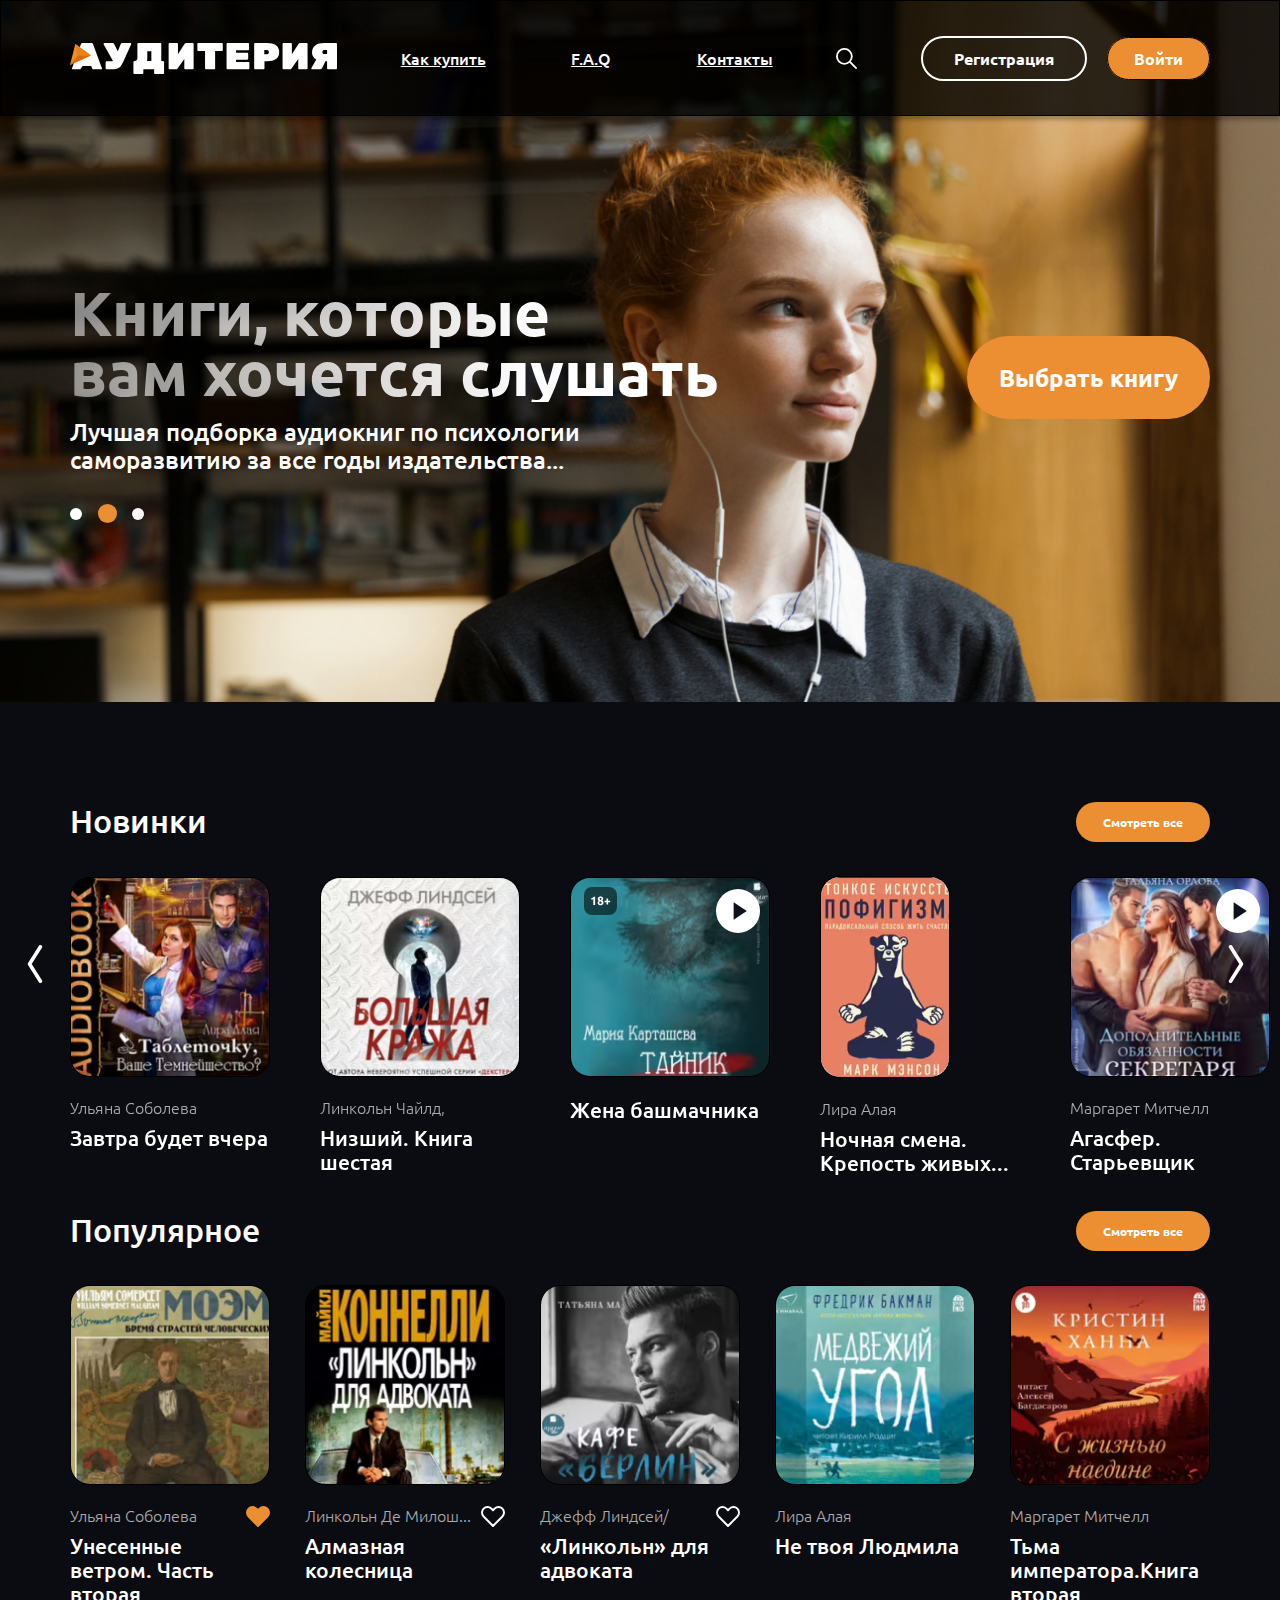
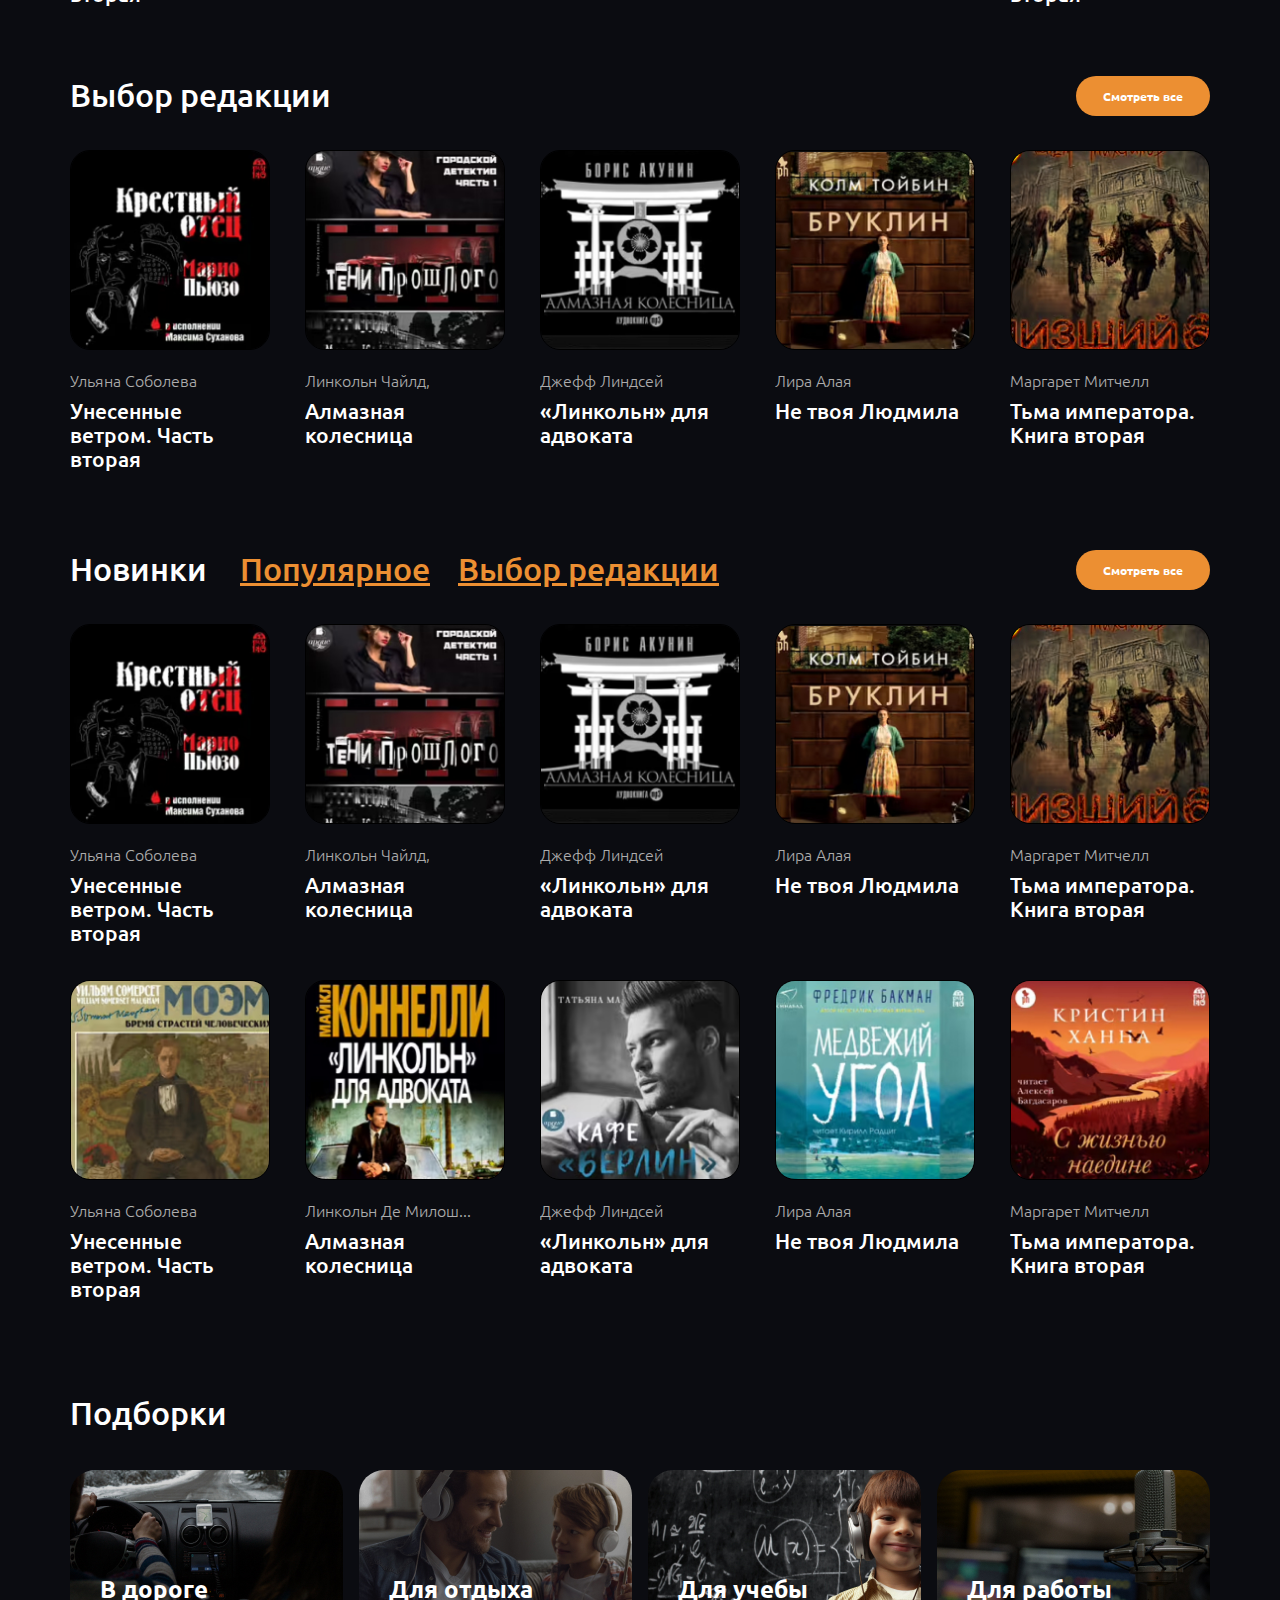
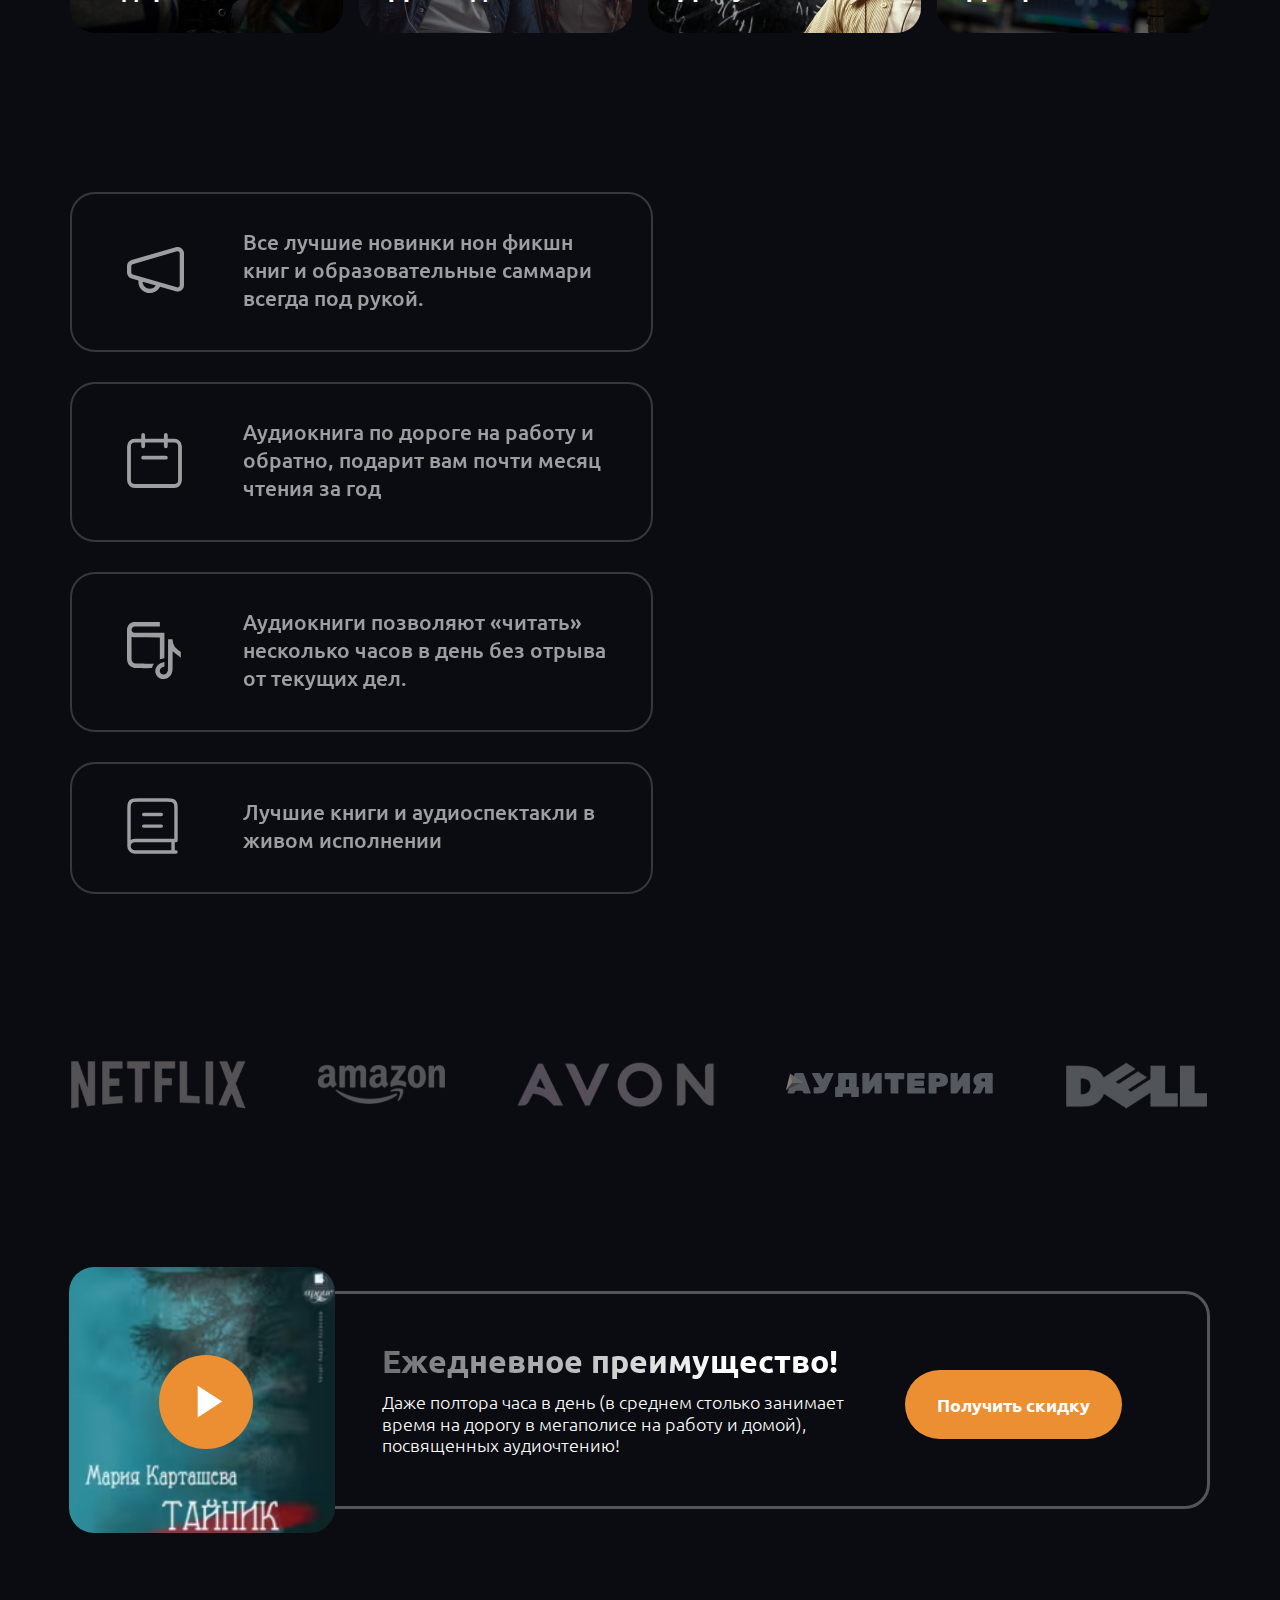
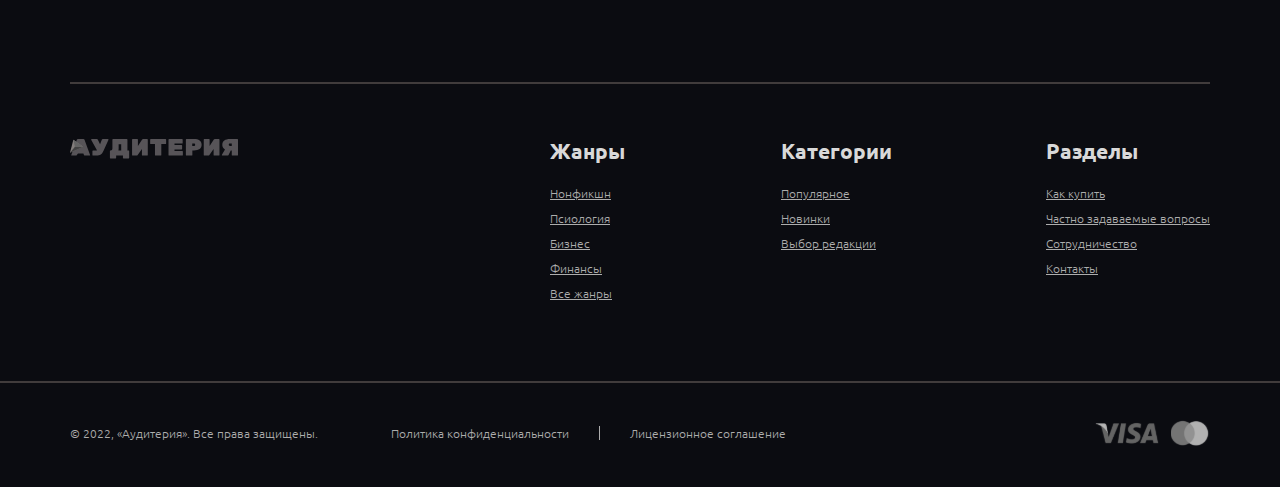
==== commit 22d285b5: "feat: swiper" ====
--- a/main.html
+++ b/main.html
@@ -18,64 +18,60 @@
   <div class="wrapper">
     <div class="background">
       <header class="header">
-    <div class="container">
-        <div class="header__wrap">
+        <div class="container">
+          <div class="header__wrap">
             <div class="header__logo logo">
-                <a href="" class="logo__link">
-                    <img src="../img/svg/logo.svg" alt="logo" class="logo__img">
-                </a>
-
-            </div>
-            <!-- <nav class="header__navigation">
-                <a href="#">Как купить</a>
-                <a href="#">F.A.Q</a>
-                <a href="#">Контакты</a>
-            </nav> -->
+              <a href="" class="logo__link">
+                <img src="../img/svg/logo.svg" alt="logo" class="logo__img">
+              </a>
+
+            </div>
+
             <div class="nav-active">
-                <nav class="header__navigation nav ">
-                    <div class="nav__wrapper">
-                        <ul class="nav__menu">
-                            <li>
-                                <a class="nav__link active-link" href="#">Как купить</a>
-                            </li>
-                            <li>
-                                <a class="nav__link " href="#">F.A.Q</a>
-                            </li>
-                            <li>
-                                <a class="nav__link " href="#">Контакты</a>
-                            </li>
-
-                        </ul>
-                    </div>
-
-                </nav>
+              <nav class="header__navigation nav ">
+                <div class="nav__wrapper">
+                  <ul class="nav__menu">
+                    <li>
+                      <a class="nav__link active-link" href="#">Как купить</a>
+                    </li>
+                    <li>
+                      <a class="nav__link " href="#">F.A.Q</a>
+                    </li>
+                    <li>
+                      <a class="nav__link " href="#">Контакты</a>
+                    </li>
+
+                  </ul>
+                </div>
+
+              </nav>
 
             </div>
             <button class="header__search-btn">
-                <img src="../img/svg/search.svg" alt="search">
+              <img src="../img/svg/search.svg" alt="search">
             </button>
             <div class="header__active">
-                <div class="header__nav nav">
-                    <div class="nav__item">
-                        <a class="nav__btn nav__btn_registration" href="#">Регистрация</a>
-                    </div>
-                    <div class="nav__item">
-                        <a class="nav__btn nav__btn_enter" href="#">Войти</a>
-                    </div>
-                </div>
+              <div class="header__nav nav">
+                <div class="nav__item">
+                  <a class="nav__btn nav__btn_registration" href="#">Регистрация</a>
+                </div>
+                <div class="nav__item">
+                  <a class="nav__btn nav__btn_enter" href="#">Войти</a>
+                </div>
+              </div>
             </div>
             <div class="hamburger">
-                <span class="hamburger-span"></span>
-                <span class="hamburger-span"></span>
-                <span class="hamburger-span"></span>
-            </div>
-
-        </div>
-
-
-
-    </div>
-</header>
+              <span class="hamburger-span"></span>
+              <span class="hamburger-span"></span>
+              <span class="hamburger-span"></span>
+            </div>
+
+          </div>
+
+
+
+        </div>
+      </header>
       <div class="container">
         <section class="main">
           <div class="main__wrap">
@@ -113,56 +109,115 @@
               <button class="slide-prev slider-icon"></button>
               <button class="slide-next slider-icon"></button>
             </div>
-            <div class="card__wrap">
-              <a href="#" class="card__item">
-                <div class="card__element">
-                  <img class="card__img" src="./img/img/audiobook-1.jpg" alt="audiobook-1">
-                </div>
-                <div class="card__description">
-                  <p class="card__text">Ульяна Соболева</p>
-                  <h4 class="card__title">Завтра будет вчера</h4>
-                </div>
-              </a>
-              <a href="#" class="card__item">
-                <div class="card__element">
-                  <img class="card__img" src="./img/img/audiobook-2.jpg" alt="audiobook-2">
-                </div>
-                <div class="card__description">
-                  <p class="card__text">Линкольн Чайлд,</p>
-                  <h4 class="card__title">Низший. Книга шестая</h4>
-                </div>
-              </a>
-              <a href="#" class="card__item">
-                <div class="card__element element">
-                  <div class="element__18 "></div>
-                  <div class="element__button "></div>
-                  <img class="card__img" src="./img/img/audiobook-3.jpg" alt="audiobook-3">
-                </div>
-                <div class="card__description">
-                  <h4 class="card__title">Жена башмачника</h4>
-                </div>
-              </a>
-              <a href="#" class="card__item">
-                <div class="card__element">
-                  <img class="card__img" src="./img/img/audiobook-4.jpg" alt="audiobook-4">
-                </div>
-                <div class="card__description">
-                  <p class="card__text">Лира Алая</p>
-                  <h4 class="card__title">Ночная смена. Крепость живых...</h4>
-                </div>
-              </a>
-              <a href="#" class="card__item">
-                <div class="card__element element">
-                  <div class="element__button "></div>
-                  <img class="card__img" src="./img/img/audiobook-5.jpg" alt="audiobook-5">
-                </div>
-                <div class="card__description">
-                  <p class="card__text">Маргарет Митчелл</p>
-                  <h4 class="card__title">Агасфер. Старьевщик</h4>
-                </div>
-              </a>
-            </div>
-
+            <div class="swiper mySwiper">
+              <div class="swiper-wrapper">
+
+                <div class="swiper-slide">
+                  <div class="card__wrap">
+                    <a href="#" class="card__item">
+                      <div class="card__element">
+                        <img class="card__img" src="./img/img/audiobook-1.jpg" alt="audiobook-1">
+                      </div>
+                      <div class="card__description">
+                        <p class="card__text">Ульяна Соболева</p>
+                        <h4 class="card__title">Завтра будет вчера</h4>
+                      </div>
+                    </a>
+                    <a href="#" class="card__item">
+                      <div class="card__element">
+                        <img class="card__img" src="./img/img/audiobook-2.jpg" alt="audiobook-2">
+                      </div>
+                      <div class="card__description">
+                        <p class="card__text">Линкольн Чайлд,</p>
+                        <h4 class="card__title">Низший. Книга шестая</h4>
+                      </div>
+                    </a>
+                    <a href="#" class="card__item">
+                      <div class="card__element element">
+                        <div class="element__18 "></div>
+                        <div class="element__button "></div>
+                        <img class="card__img" src="./img/img/audiobook-3.jpg" alt="audiobook-3">
+                      </div>
+                      <div class="card__description">
+                        <h4 class="card__title">Жена башмачника</h4>
+                      </div>
+                    </a>
+                    <a href="#" class="card__item">
+                      <div class="card__element">
+                        <img class="card__img" src="./img/img/audiobook-4.jpg" alt="audiobook-4">
+                      </div>
+                      <div class="card__description">
+                        <p class="card__text">Лира Алая</p>
+                        <h4 class="card__title">Ночная смена. Крепость живых...</h4>
+                      </div>
+                    </a>
+                    <a href="#" class="card__item">
+                      <div class="card__element element">
+                        <div class="element__button "></div>
+                        <img class="card__img" src="./img/img/audiobook-5.jpg" alt="audiobook-5">
+                      </div>
+                      <div class="card__description">
+                        <p class="card__text">Маргарет Митчелл</p>
+                        <h4 class="card__title">Агасфер. Старьевщик</h4>
+                      </div>
+                    </a>
+                  </div>
+
+                </div>
+                <div class="swiper-slide">
+                  <div class="card__wrap">
+                    <a href="#" class="card__item">
+                      <div class="card__element">
+                        <img class="card__img" src="./img/img/audiobook-1.jpg" alt="audiobook-1">
+                      </div>
+                      <div class="card__description">
+                        <p class="card__text">Ульяна Соболева</p>
+                        <h4 class="card__title">Завтра будет вчера</h4>
+                      </div>
+                    </a>
+                    <a href="#" class="card__item">
+                      <div class="card__element">
+                        <img class="card__img" src="./img/img/audiobook-2.jpg" alt="audiobook-2">
+                      </div>
+                      <div class="card__description">
+                        <p class="card__text">Линкольн Чайлд,</p>
+                        <h4 class="card__title">Низший. Книга шестая</h4>
+                      </div>
+                    </a>
+                    <a href="#" class="card__item">
+                      <div class="card__element element">
+                        <div class="element__18 "></div>
+                        <div class="element__button "></div>
+                        <img class="card__img" src="./img/img/audiobook-3.jpg" alt="audiobook-3">
+                      </div>
+                      <div class="card__description">
+                        <h4 class="card__title">Жена башмачника</h4>
+                      </div>
+                    </a>
+                    <a href="#" class="card__item">
+                      <div class="card__element">
+                        <img class="card__img" src="./img/img/audiobook-4.jpg" alt="audiobook-4">
+                      </div>
+                      <div class="card__description">
+                        <p class="card__text">Лира Алая</p>
+                        <h4 class="card__title">Ночная смена. Крепость живых...</h4>
+                      </div>
+                    </a>
+                    <a href="#" class="card__item">
+                      <div class="card__element element">
+                        <div class="element__button "></div>
+                        <img class="card__img" src="./img/img/audiobook-5.jpg" alt="audiobook-5">
+                      </div>
+                      <div class="card__description">
+                        <p class="card__text">Маргарет Митчелл</p>
+                        <h4 class="card__title">Агасфер. Старьевщик</h4>
+                      </div>
+                    </a>
+                  </div>
+
+                </div>
+              </div>
+            </div>
           </div>
         </div>
       </section>
@@ -549,102 +604,105 @@
     </main>
 
     <footer class="footer">
-  <div class="container">
-    <div class="line"></div>
-    <div class="grid">
-      <div class="grid__item">
-        <div class="logo logo_footer">
-          <a href="#" class="logo__link">
-            <img class="logo__img-footer" src="../img/svg/logo-footer.svg" alt="logo">
-          </a>
-        </div>
+      <div class="container">
+        <div class="line"></div>
+        <div class="grid">
+          <div class="grid__item">
+            <div class="logo logo_footer">
+              <a href="#" class="logo__link">
+                <img class="logo__img-footer" src="../img/svg/logo-footer.svg" alt="logo">
+              </a>
+            </div>
+          </div>
+          <div class="grid__item grid__item_none">
+            <h3 class="grid__title">Жанры</h3>
+            <nav class="footer__nav nav-footer">
+              <ul class="nav-footer__item">
+                <li>
+                  <a href="#" class="nav-footer__link">Нонфикшн</a>
+                </li>
+                <li>
+                  <a href="#" class="nav-footer__link"> Псиология</a>
+                </li>
+                <li>
+                  <a href="#" class="nav-footer__link">Бизнес</a>
+                </li>
+                <li>
+                  <a href="#" class="nav-footer__link">Финансы</a>
+                </li>
+                <li>
+                  <a href="#" class="nav-footer__link">Все жанры</a>
+                </li>
+              </ul>
+            </nav>
+
+          </div>
+          <div class="grid__item grid__item_none">
+            <h3 class="grid__title">Категории</h3>
+            <nav class="footer__nav nav-footer">
+              <ul class="nav-footer__item">
+                <li>
+                  <a href="#" class="nav-footer__link">Популярное</a>
+                </li>
+                <li>
+                  <a href="#" class="nav-footer__link"> Новинки</a>
+                </li>
+                <li>
+                  <a href="#" class="nav-footer__link">Выбор редакции</a>
+                </li>
+
+              </ul>
+            </nav>
+
+          </div>
+          <div class="grid__item grid__item_none">
+            <h3 class="grid__title">Разделы</h3>
+            <nav class="footer__nav nav-footer">
+              <ul class="nav-footer__item">
+                <li>
+                  <a href="#" class="nav-footer__link">Как купить</a>
+                </li>
+                <li>
+                  <a href="#" class="nav-footer__link"> Частно задаваемые вопросы</a>
+                </li>
+                <li>
+                  <a href="#" class="nav-footer__link">Сотрудничество</a>
+                </li>
+                <li>
+                  <a href="#" class="nav-footer__link">Контакты</a>
+                </li>
+
+              </ul>
+            </nav>
+
+          </div>
+        </div>
+
       </div>
-      <div class="grid__item grid__item_none">
-        <h3 class="grid__title">Жанры</h3>
-        <nav class="footer__nav nav-footer">
-          <ul class="nav-footer__item">
-            <li>
-              <a href="#" class="nav-footer__link">Нонфикшн</a>
-            </li>
-            <li>
-              <a href="#" class="nav-footer__link"> Псиология</a>
-            </li>
-            <li>
-              <a href="#" class="nav-footer__link">Бизнес</a>
-            </li>
-            <li>
-              <a href="#" class="nav-footer__link">Финансы</a>
-            </li>
-            <li>
-              <a href="#" class="nav-footer__link">Все жанры</a>
-            </li>
-          </ul>
-        </nav>
-
+      <div class="footer__line"></div>
+      <div class="container">
+        <div class="footer__wrap">
+          <div class="footer__item">
+            <p class="footer__text footer__text_padding">© 2022, «Аудитерия». Все права защищены.</p>
+            <div class="footer__element">
+              <p class="footer__text">Политика конфиденциальности</p>
+              <p class="footer__text">Лицензионное соглашение</p>
+            </div>
+          </div>
+          <div class="footer__img">
+            <img src="../img/svg/visa.svg" alt="visa">
+            <img src="../img/svg/masercard.svg" alt="Mastercard">
+          </div>
+        </div>
       </div>
-      <div class="grid__item grid__item_none">
-        <h3 class="grid__title">Категории</h3>
-        <nav class="footer__nav nav-footer">
-          <ul class="nav-footer__item">
-            <li>
-              <a href="#" class="nav-footer__link">Популярное</a>
-            </li>
-            <li>
-              <a href="#" class="nav-footer__link"> Новинки</a>
-            </li>
-            <li>
-              <a href="#" class="nav-footer__link">Выбор редакции</a>
-            </li>
-
-          </ul>
-        </nav>
-
-      </div>
-      <div class="grid__item grid__item_none">
-        <h3 class="grid__title">Разделы</h3>
-        <nav class="footer__nav nav-footer">
-          <ul class="nav-footer__item">
-            <li>
-              <a href="#" class="nav-footer__link">Как купить</a>
-            </li>
-            <li>
-              <a href="#" class="nav-footer__link"> Частно задаваемые вопросы</a>
-            </li>
-            <li>
-              <a href="#" class="nav-footer__link">Сотрудничество</a>
-            </li>
-            <li>
-              <a href="#" class="nav-footer__link">Контакты</a>
-            </li>
-
-          </ul>
-        </nav>
-
-      </div>
-    </div>
-
-  </div>
-  <div class="footer__line"></div>
-  <div class="container">
-    <div class="footer__wrap">
-      <div class="footer__item">
-        <p class="footer__text footer__text_padding">© 2022, «Аудитерия». Все права защищены.</p>
-        <div class="footer__element">
-          <p class="footer__text">Политика конфиденциальности</p>
-          <p class="footer__text">Лицензионное соглашение</p>
-        </div>
-      </div>
-      <div class="footer__img">
-        <img src="../img/svg/visa.svg" alt="visa">
-        <img src="../img/svg/masercard.svg" alt="Mastercard">
-      </div>
-    </div>
-  </div>
-
-</footer>
+
+    </footer>
+
 
   </div>
   <script src="js/app.min.js"></script>
+  <script src="https://cdn.jsdelivr.net/npm/swiper@8/swiper-bundle.min.js"></script>
+  <script src="./js/script.js"></script>
 </body>
 
 
--- a/css/style.min.css
+++ b/css/style.min.css
@@ -74,11 +74,11 @@
   overflow: hidden;
 }
 
-.wrapper > main {
+.wrapper>main {
   flex: 1 1 auto;
 }
 
-.wrapper > * {
+.wrapper>* {
   min-width: 0;
 }
 
@@ -146,7 +146,7 @@
   position: relative;
   width: 32.125rem;
   height: 2.625rem;
-  margin-left: 57px;
+  margin-right: 57px;
 }
 
 .header__input {
@@ -285,6 +285,15 @@
   padding-left: 5px;
 }
 
+.header__active-registration {
+  display: flex;
+  justify-content: space-between;
+}
+
+.header__search-btn_hidden {
+  display: none;
+}
+
 .main {
   padding-bottom: 10.3125rem;
 }
@@ -422,6 +431,7 @@
   align-items: center;
   flex-wrap: wrap;
   column-gap: 10px;
+  /* min-width: 0; */
 }
 
 .card__item {
@@ -473,6 +483,7 @@
   outline: 0;
   cursor: pointer;
   transition: 0.3s;
+  z-index: 999 !important;
 }
 
 .slider-icon {
@@ -665,7 +676,7 @@
 
 .advantages {
   padding-top: 12px;
-  padding-bottom: 10.8125rem;
+  padding-bottom: 4.5625rem;
 }
 
 .advantages__wrap {
@@ -748,6 +759,10 @@
   background-image: url(../img/svg/play-btn.svg);
 }
 
+.footer {
+  padding-top: 6.25rem;
+}
+
 .grid {
   display: grid;
   grid-template-columns: 1fr 200px 234px 164px;
@@ -849,43 +864,54 @@
     margin: 0 auto;
     padding: 0 45px;
   }
+
   .advantages__text {
     max-width: 30.375rem;
   }
 }
+
 @media (max-width: 1178px) {
   html {
     font-size: 13px;
   }
+
   .advantages__title {
     font-size: 1.8rem;
     line-height: 1.75rem;
   }
+
   .header__search {
     margin-left: 5px;
     margin-right: 5px;
   }
+
   .logo__img {
     width: 16.5625rem;
   }
+
   .header__navigation {
     min-width: 18.75rem;
   }
+
   .card__item {
     padding-bottom: 20px;
   }
+
   .compilations {
     padding-top: 28px;
     padding-bottom: 59px;
   }
+
   .online-store {
     padding-top: 10rem;
     padding-bottom: 69px;
   }
+
   .advantages__img img {
     width: 16.625rem;
     height: 16.625rem;
   }
+
   .advantages__button {
     position: absolute;
     top: 33%;
@@ -900,50 +926,63 @@
     transition: 0.3s;
     background-image: url(../img/svg/play-btn.svg);
   }
+
   .advantages__element {
     padding: 37px 67px 50px 230px;
   }
 }
+
 @media (max-width: 946px) {
   .advantages__img img {
     width: 218px;
     height: 208px;
   }
+
   .header__search {
     margin-left: 5px;
     margin-right: 5px;
   }
+
   .compilations__card {
     width: 15.625rem;
   }
+
   .advantages__img img {
     width: 236px;
     height: 236px;
   }
+
   .advantages__element {
     padding: 47px 48px 50px 248px;
   }
+
   .advantages__item {
     padding-right: 15px;
   }
+
   .online-store__wrap div:nth-last-child(n+2) {
     padding-right: 10px;
   }
+
   .grid {
     grid-template-columns: 1fr 85px 118px 164px;
     grid-gap: 6px;
   }
 }
+
 @media (max-width: 64em) {
   html {
     font-size: 12px;
   }
+
   .advantages__btn {
     width: 231px;
   }
+
   .advantages__element {
     padding: 32px 0px 24px 240px;
   }
+
   .advantages__button {
     top: 33%;
     right: 88px;
@@ -951,33 +990,42 @@
     height: 60px;
     background-size: 60px 60px;
   }
+
   .btn__advantages {
     padding: 1.4375rem 1rem;
   }
 }
+
 @media (max-width: 48em) {
   html {
     font-size: 10px;
   }
+
   .advantages__img img {
     width: 211px;
     height: 203px;
   }
 }
+
 @media (max-width: 44em) {
   html {
-    font-size: 10px;
-  }
-}
+    font-size: 9px;
+  }
+}
+
 @media (max-width: 38em) {
   html {
-    font-size: 10px;
-  }
-}
-@media (max-width: 34em) {
-  html {
     font-size: 8px;
   }
+
+  .header__search-btn_hidden {
+    display: block;
+  }
+
+  .header__search {
+    display: none;
+  }
+
   .nav-active {
     padding-left: 20px;
     display: none;
@@ -991,6 +1039,25 @@
     background: #000000;
     box-shadow: -15px 4px 40px rgba(25, 70, 186, 0.1);
   }
+
+  .header__active-registration {
+    padding-left: 20px;
+    display: none;
+    position: absolute;
+    top: 0;
+    right: -100%;
+    width: 220px;
+    height: 236px;
+    transition: 0.6s all;
+    z-index: 200;
+    background: #000000;
+    box-shadow: -15px 4px 40px rgba(25, 70, 186, 0.1);
+  }
+
+  .header__nav_registration {
+    margin-top: 70px;
+  }
+
   .header__active {
     padding-left: 20px;
     display: none;
@@ -1004,200 +1071,252 @@
     background: #000000;
     box-shadow: -15px 4px 40px rgba(25, 70, 186, 0.1);
   }
+
   .nav__menu {
     padding-top: 42px;
     flex-direction: column;
     text-align: start;
     align-items: flex-start;
   }
+
   .header__nav {
     padding-top: 10px;
     flex-direction: column;
     text-align: start;
     align-items: flex-start;
   }
+
   .nav__item {
     padding-bottom: 18px;
     padding-top: 6px;
   }
+
   .nav__link {
     font-weight: 700;
     font-size: 30px;
     line-height: 50px;
     color: #ffffff;
   }
+
   .vigorous {
     display: block;
     right: 0;
   }
+
   .hamburger {
     display: block;
     right: 36px;
     top: 50px;
     z-index: 300;
   }
+
   .hamburger-span {
     height: 2.31px;
   }
+
   .hamburger-active .hamburger-span {
     margin-bottom: -2px;
   }
+
   .hamburger-active .hamburger-span:nth-child(1) {
     background: #ffffff;
     transform: translateY(3px) rotate(-45deg);
   }
+
   .hamburger-active .hamburger-span:nth-child(2) {
     display: none;
   }
+
   .hamburger-active .hamburger-span:nth-child(3) {
     background: #ffffff;
     transform: translateY(3px) rotate(45deg);
   }
+
   .main__wrap {
     padding-top: 119px;
     flex-direction: column;
     text-align: start;
     align-items: flex-start;
   }
+
   .logo__img {
     width: 206.71px;
   }
+
   .main__title {
     font-size: 38px;
     line-height: 41px;
   }
+
   .main__text {
     padding-top: 18px;
     font-size: 21px;
     line-height: 24px;
     max-width: 46.25rem;
   }
+
   .container {
     padding: 0 32px;
   }
+
   .header__search-btn {
     margin-right: 63px;
   }
+
   .header__navigation a {
     font-size: 2rem;
     line-height: 26px;
   }
+
   .nav__btn {
     font-size: 2rem;
   }
+
   .main__btn {
     margin-top: 58px;
   }
+
   .btn__book {
     font-size: 18px;
     line-height: 21px;
     padding: 20px 33px;
   }
+
   .swiper-menu {
     margin-left: auto;
     margin-right: auto;
     padding-top: 83px;
   }
+
   .main {
     padding-bottom: 30px;
   }
+
   .background {
     background-position: 54% 75%;
   }
+
   .audiobook_new {
     display: none;
   }
+
   .audiobook_popular {
     display: none;
   }
+
   .audiobook_edition {
     display: none;
   }
+
   .audiobook__btn {
     display: none;
   }
+
   .audiobook__title_choice {
     display: none;
   }
+
   .card__title-span {
     display: none;
   }
+
   .audiobook_tabs {
     padding-top: 61px;
   }
+
   .audiobook__title {
     font-size: 32px;
     line-height: 37px;
   }
+
   .card__text {
     font-size: 16px;
     line-height: 18px;
   }
+
   .card__title {
     font-size: 21px;
     line-height: 24px;
   }
+
   .card__item {
     width: 160px;
   }
+
   .card__description {
     height: 103px;
     padding-top: 13px;
   }
+
   .compilations__title-popular {
     font-size: 32px;
     line-height: 37px;
     padding-bottom: 31px;
   }
+
   .compilations {
     padding-top: 51px;
     padding-bottom: 85px;
   }
+
   .compilations__card_relax {
     display: none;
   }
+
   .compilations__card_stady {
     display: none;
   }
+
   .compilations__card_work {
     display: none;
   }
+
   .compilations__title {
     font-size: 24px;
     padding-top: 107px;
   }
+
   .compilations__card {
     width: 273px;
   }
+
   .trend__item {
     width: 359px;
   }
+
   .trend__text {
     font-size: 18px;
     line-height: 24px;
     padding-left: 0px;
     max-width: 297px;
   }
+
   .trend__wrap {
     flex-direction: column;
     padding: 43px 21px 46px 25px;
     text-align: center;
   }
+
   .trend__icon {
     padding-bottom: 24px;
   }
+
   .online-store__wrap {
     flex-direction: column;
   }
+
   .online-store {
     padding-top: 100px;
   }
+
   .online-store__wrap div:nth-last-child(n+2) {
     padding-right: 0px;
   }
+
   .online-store__img {
     padding-bottom: 44px;
   }
+
   .advantages__wrap {
     border: 0px solid rgba(255, 255, 255, 0.3);
     display: flex;
@@ -1206,6 +1325,7 @@
     text-align: center;
     flex-direction: column;
   }
+
   .advantages__element {
     margin-right: auto;
     margin-left: auto;
@@ -1215,6 +1335,7 @@
     border-radius: 25px;
     position: relative;
   }
+
   .advantages__element {
     margin-top: -74px;
     display: flex;
@@ -1225,10 +1346,12 @@
     padding: 27px 14px 80px 7px;
     z-index: -1;
   }
+
   .advantages__img img {
     width: 356px;
     height: 350px;
   }
+
   .advantages__button {
     top: 36%;
     right: 128px;
@@ -1236,16 +1359,20 @@
     height: 94px;
     background-size: 94px 94px;
   }
+
   .advantages__item {
     padding-right: 0px;
   }
+
   .advantages__item {
     padding-top: 65px;
   }
+
   .advantages__title {
     font-size: 30px;
     line-height: 32px;
   }
+
   .advantages__text {
     font-weight: 300;
     font-size: 18px;
@@ -1253,58 +1380,79 @@
     padding-top: 16px;
     padding-left: 5px;
   }
+
   .btn__advantages {
     padding: 22px 33px;
     font-size: 18px;
     line-height: 21px;
   }
+
   .advantages__btn {
     padding-top: 82px;
   }
+
   .advantages__btn {
     width: 287px;
   }
+
   .grid__item_none {
     display: none;
   }
+
   .logo__img-footer {
     width: 168px;
   }
+
   .grid {
     grid-template-columns: 1fr;
     padding-bottom: 29px;
   }
+
   .advantages__img {
     position: relative;
   }
+
   .grid__item {
     text-align: center;
     margin-left: auto;
     margin-right: auto;
   }
+
   .footer__line {
     display: none;
   }
+
   .line {
     display: none;
   }
+
   .footer__wrap {
     flex-direction: column;
   }
+
   .footer__item {
     flex-direction: column;
   }
+
   .footer__item p:last-child {
     border-left: 1px solid;
     padding-left: 2px;
   }
+
   .footer__item p:first-child {
     padding-right: 2px;
   }
+
   .footer__element {
     padding-top: 12px;
   }
+
   .footer__img {
     margin-top: 50px;
   }
+}
+
+.swiper {
+  width: 1200px;
+  height: 300px;
 }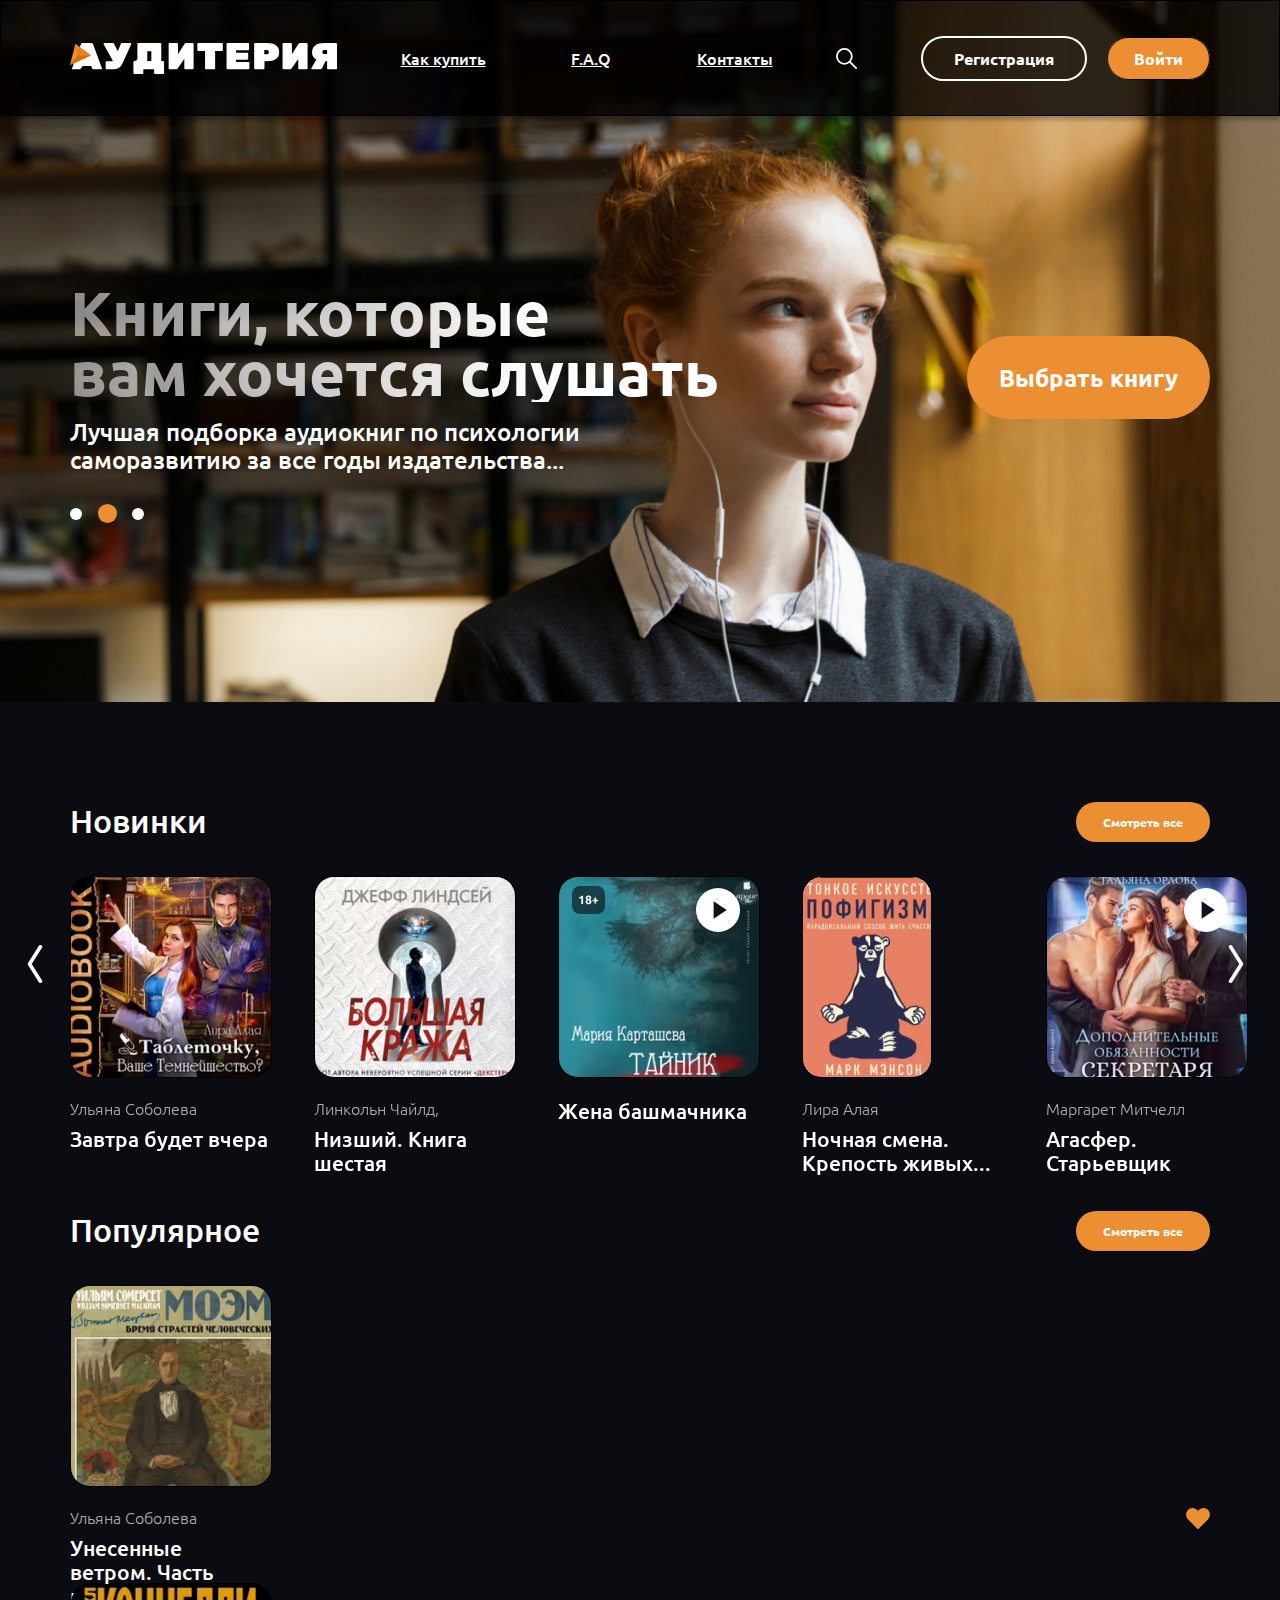
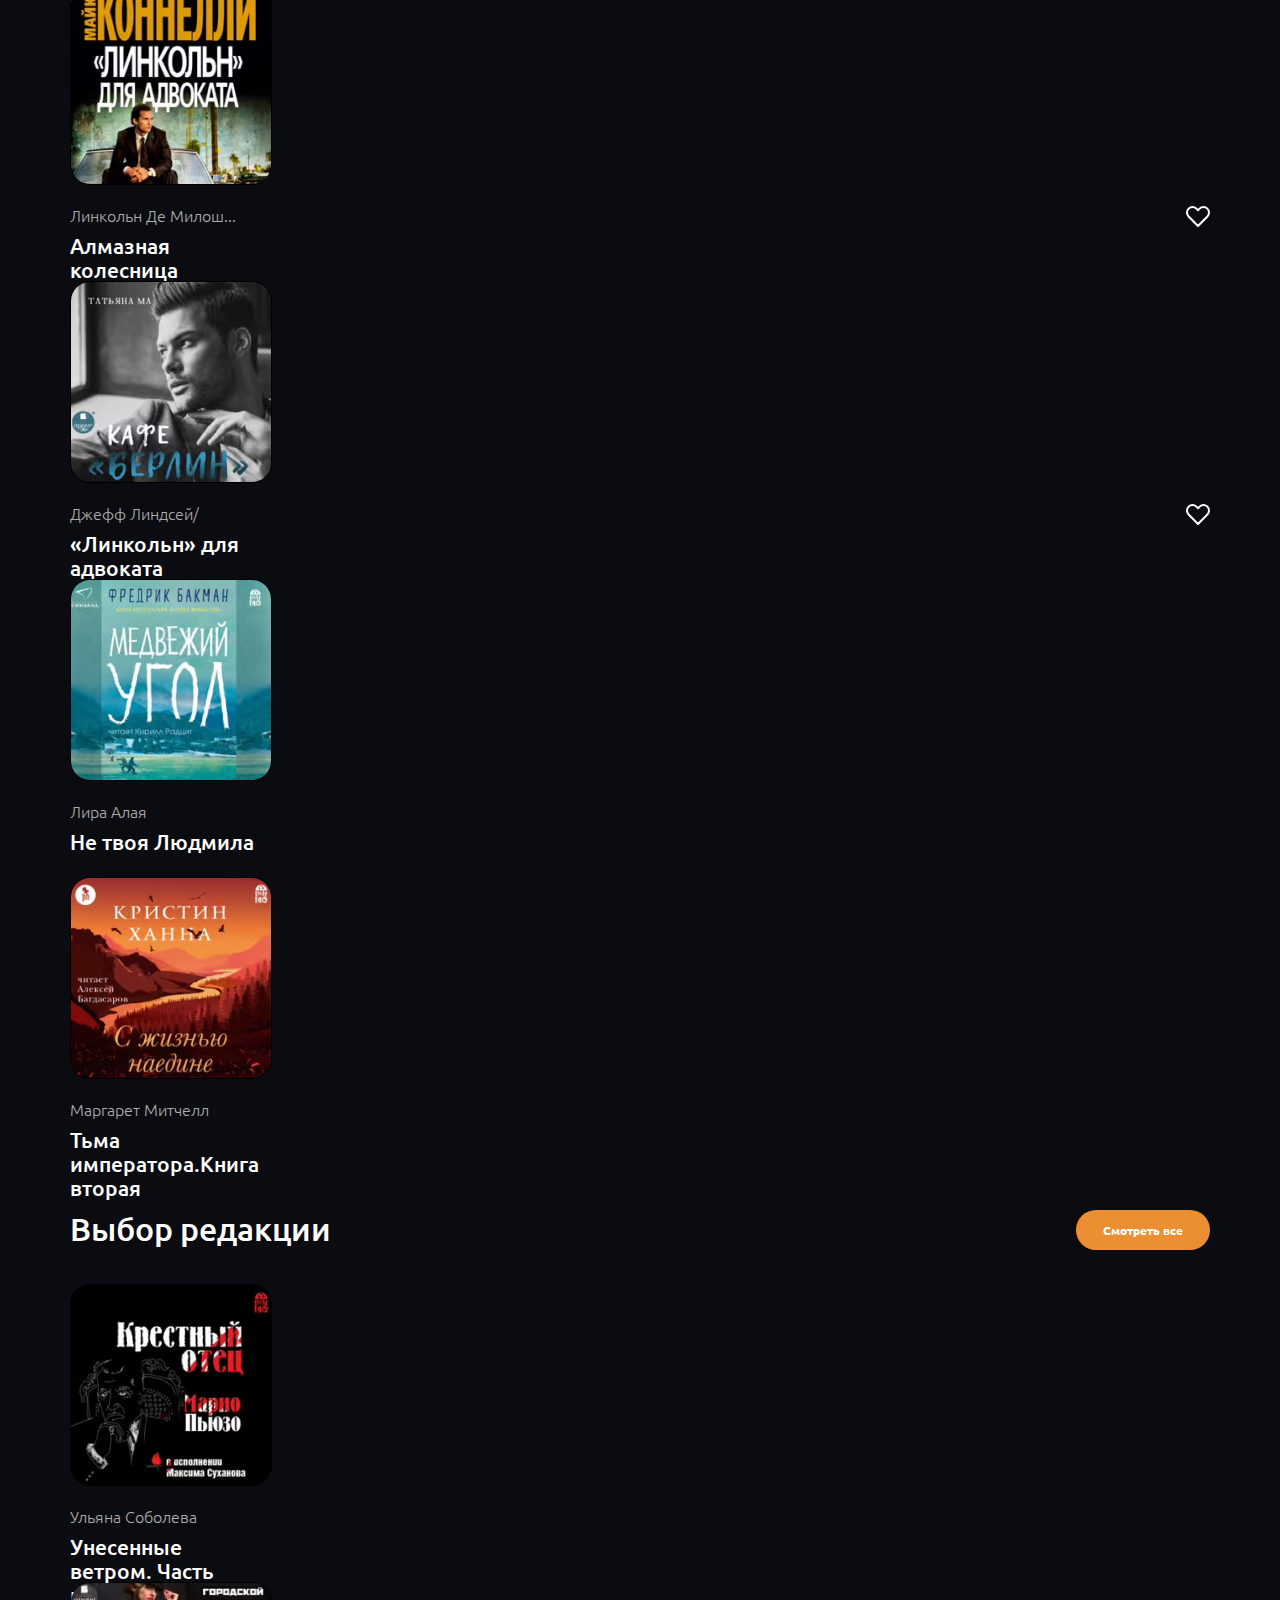
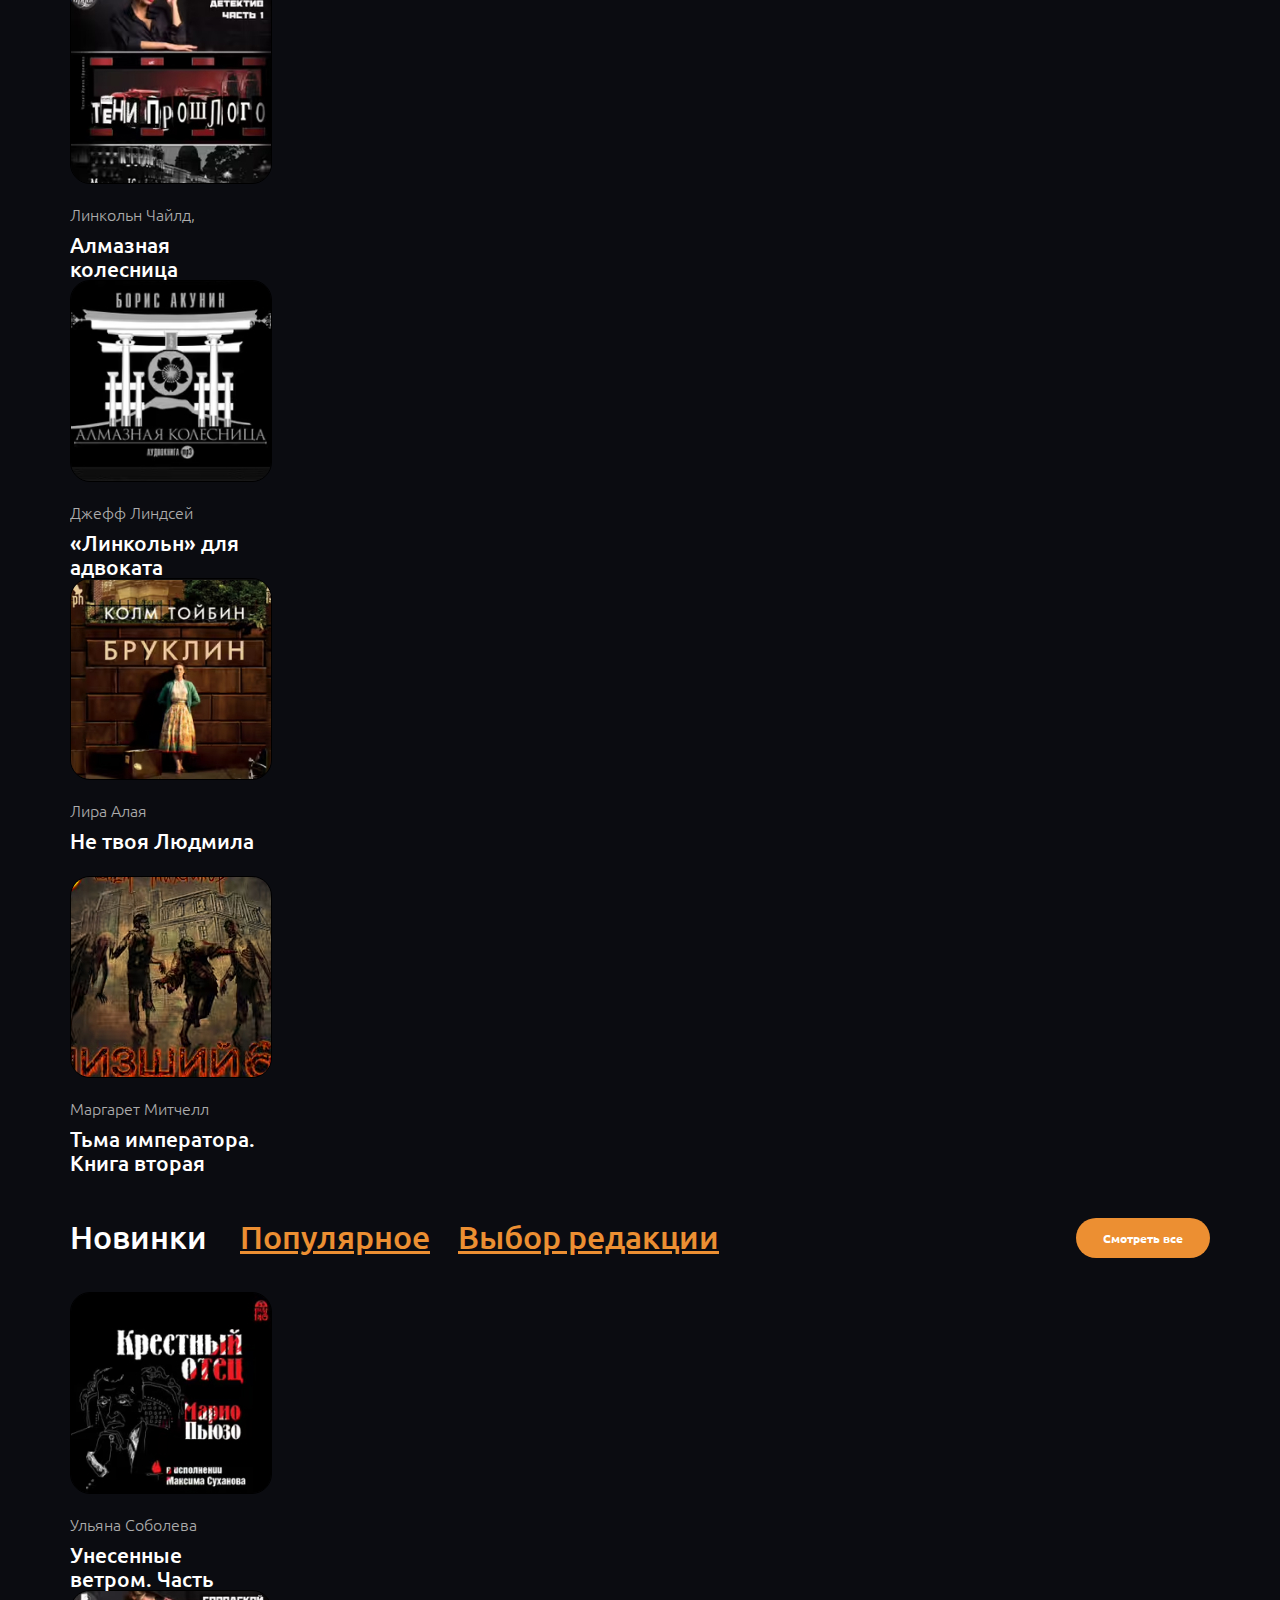
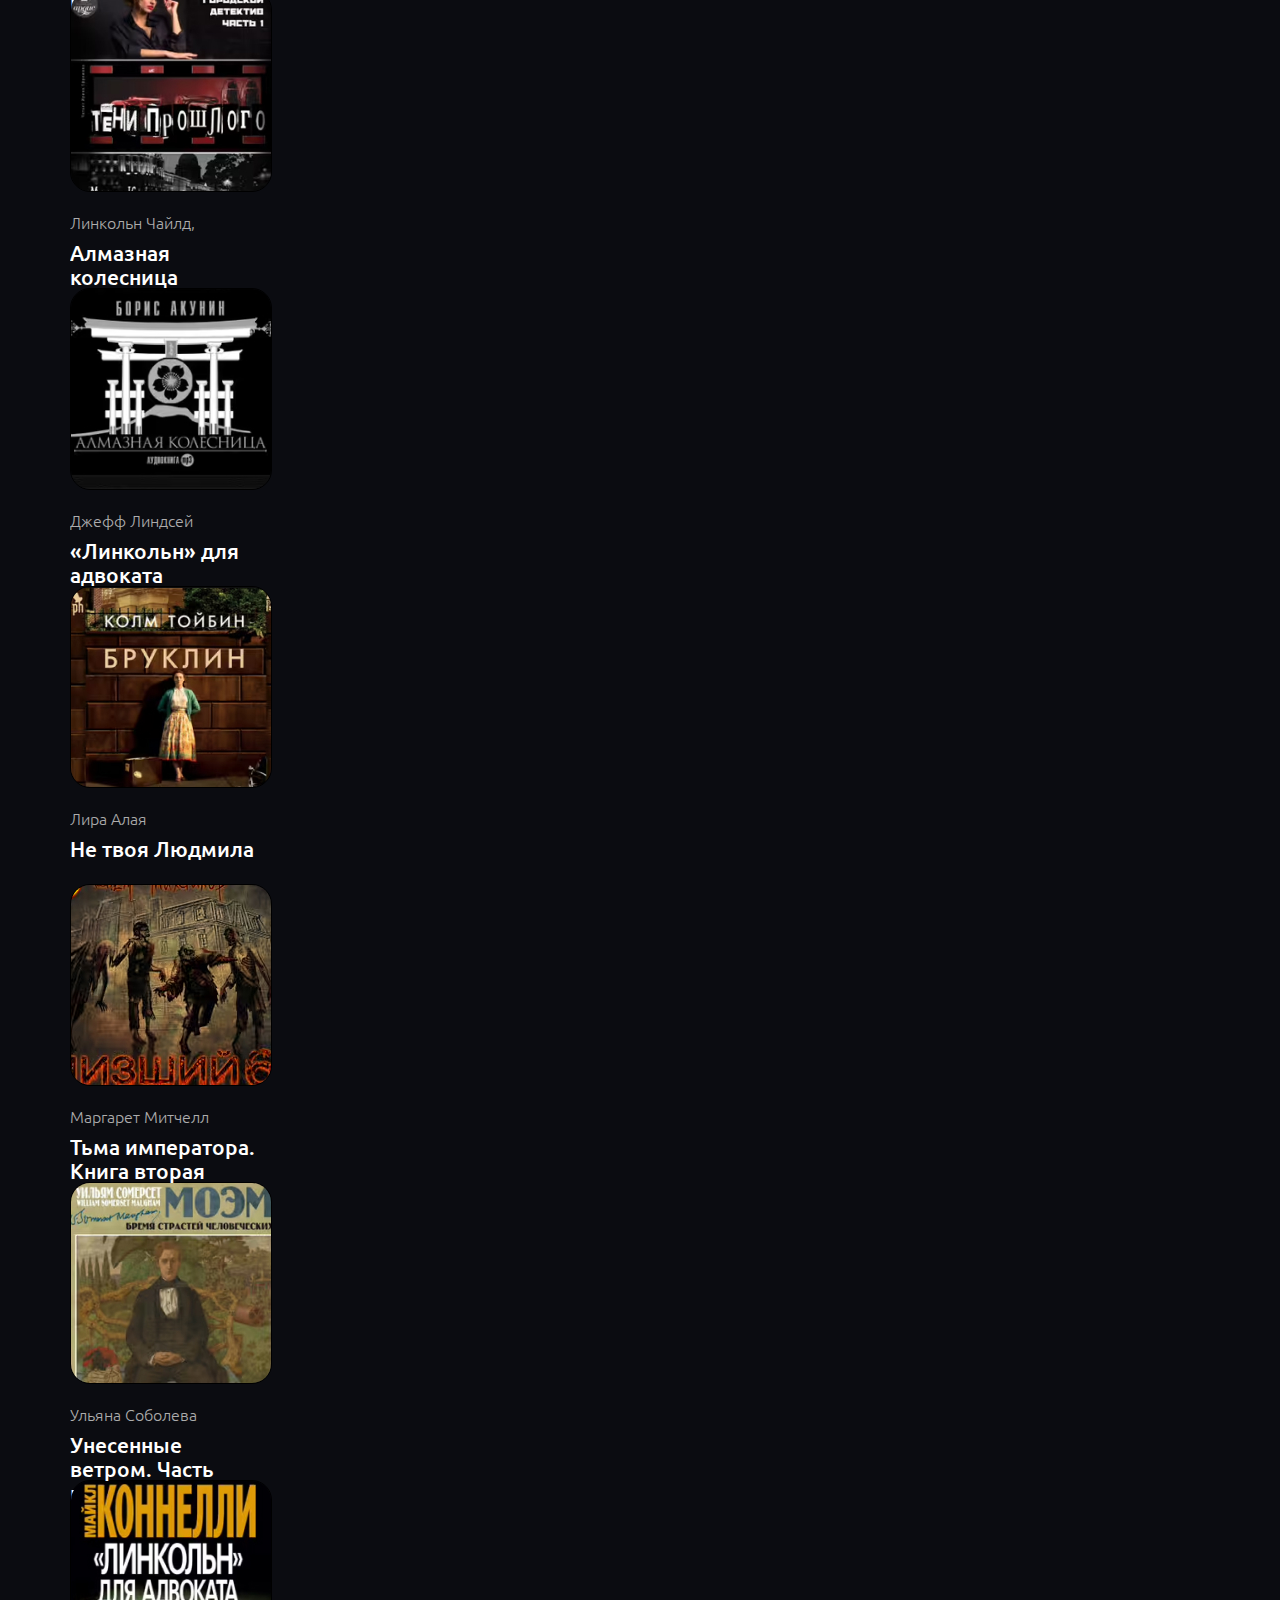
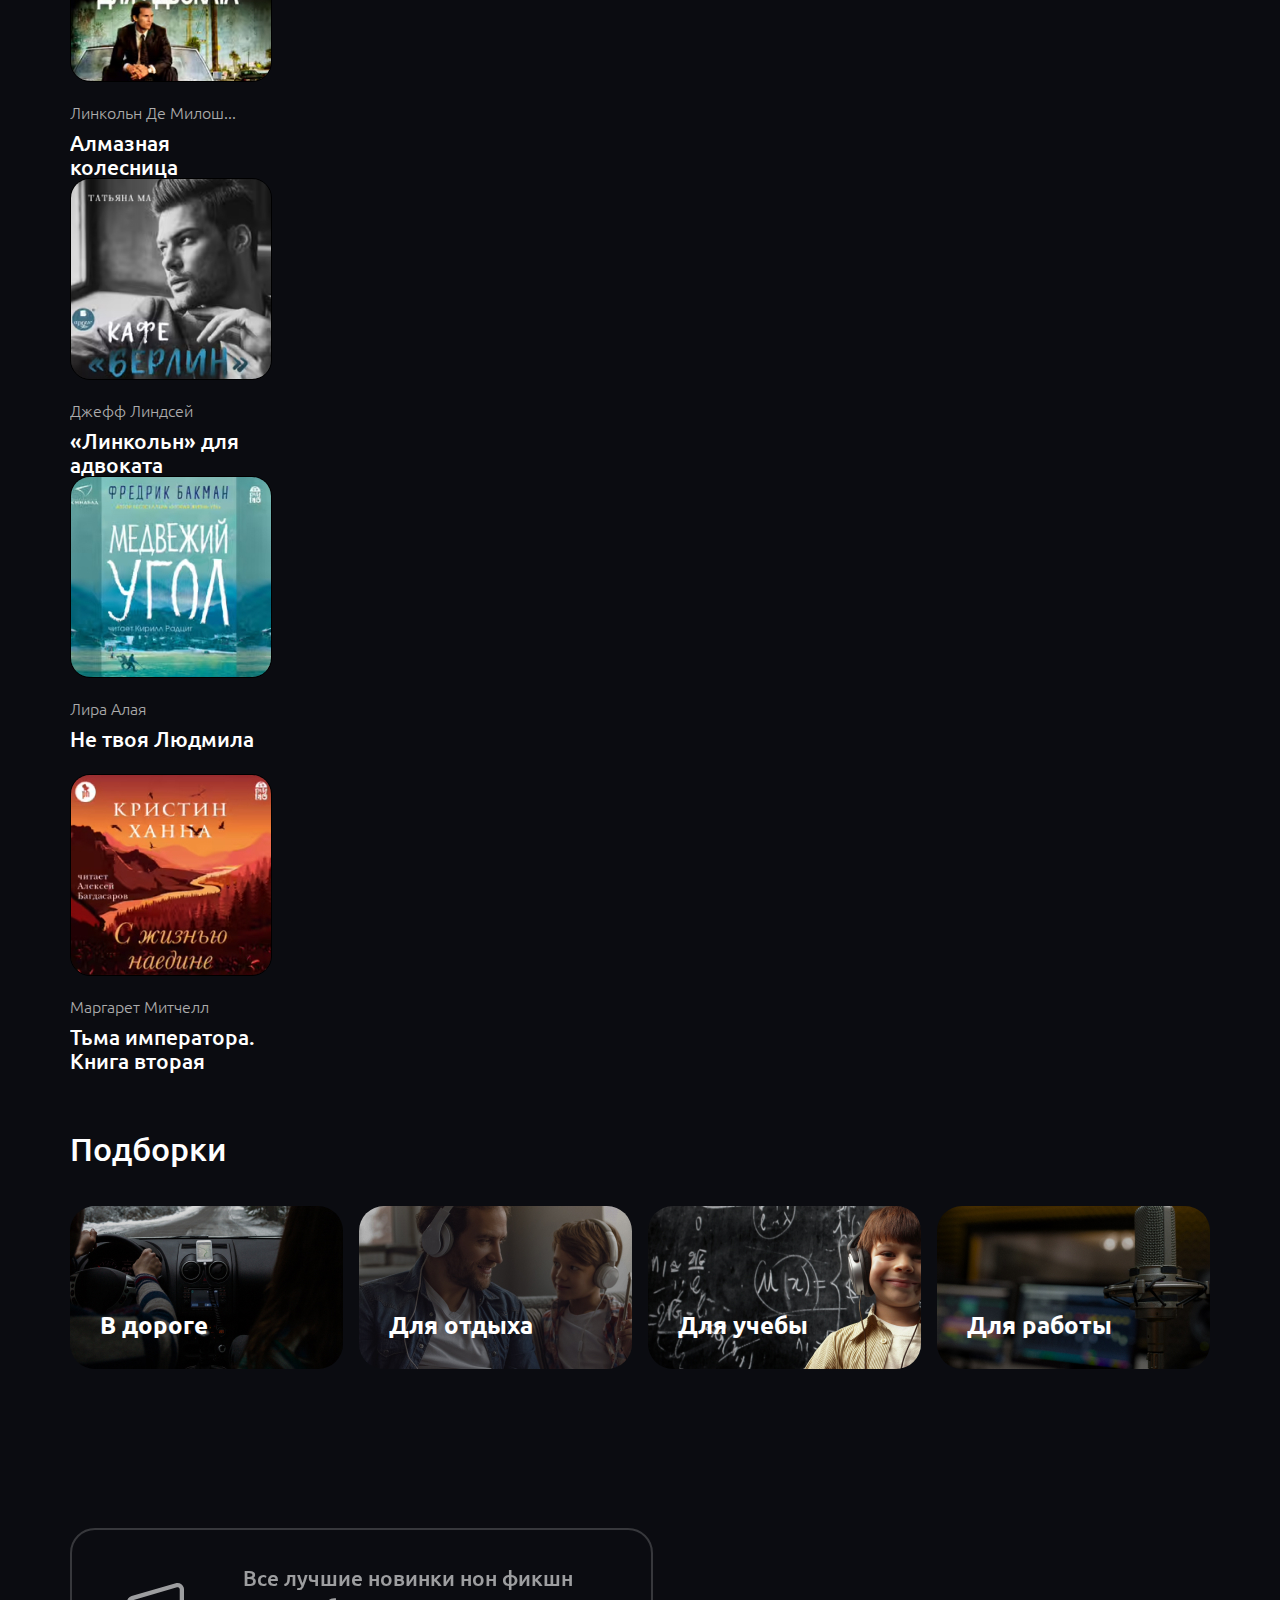
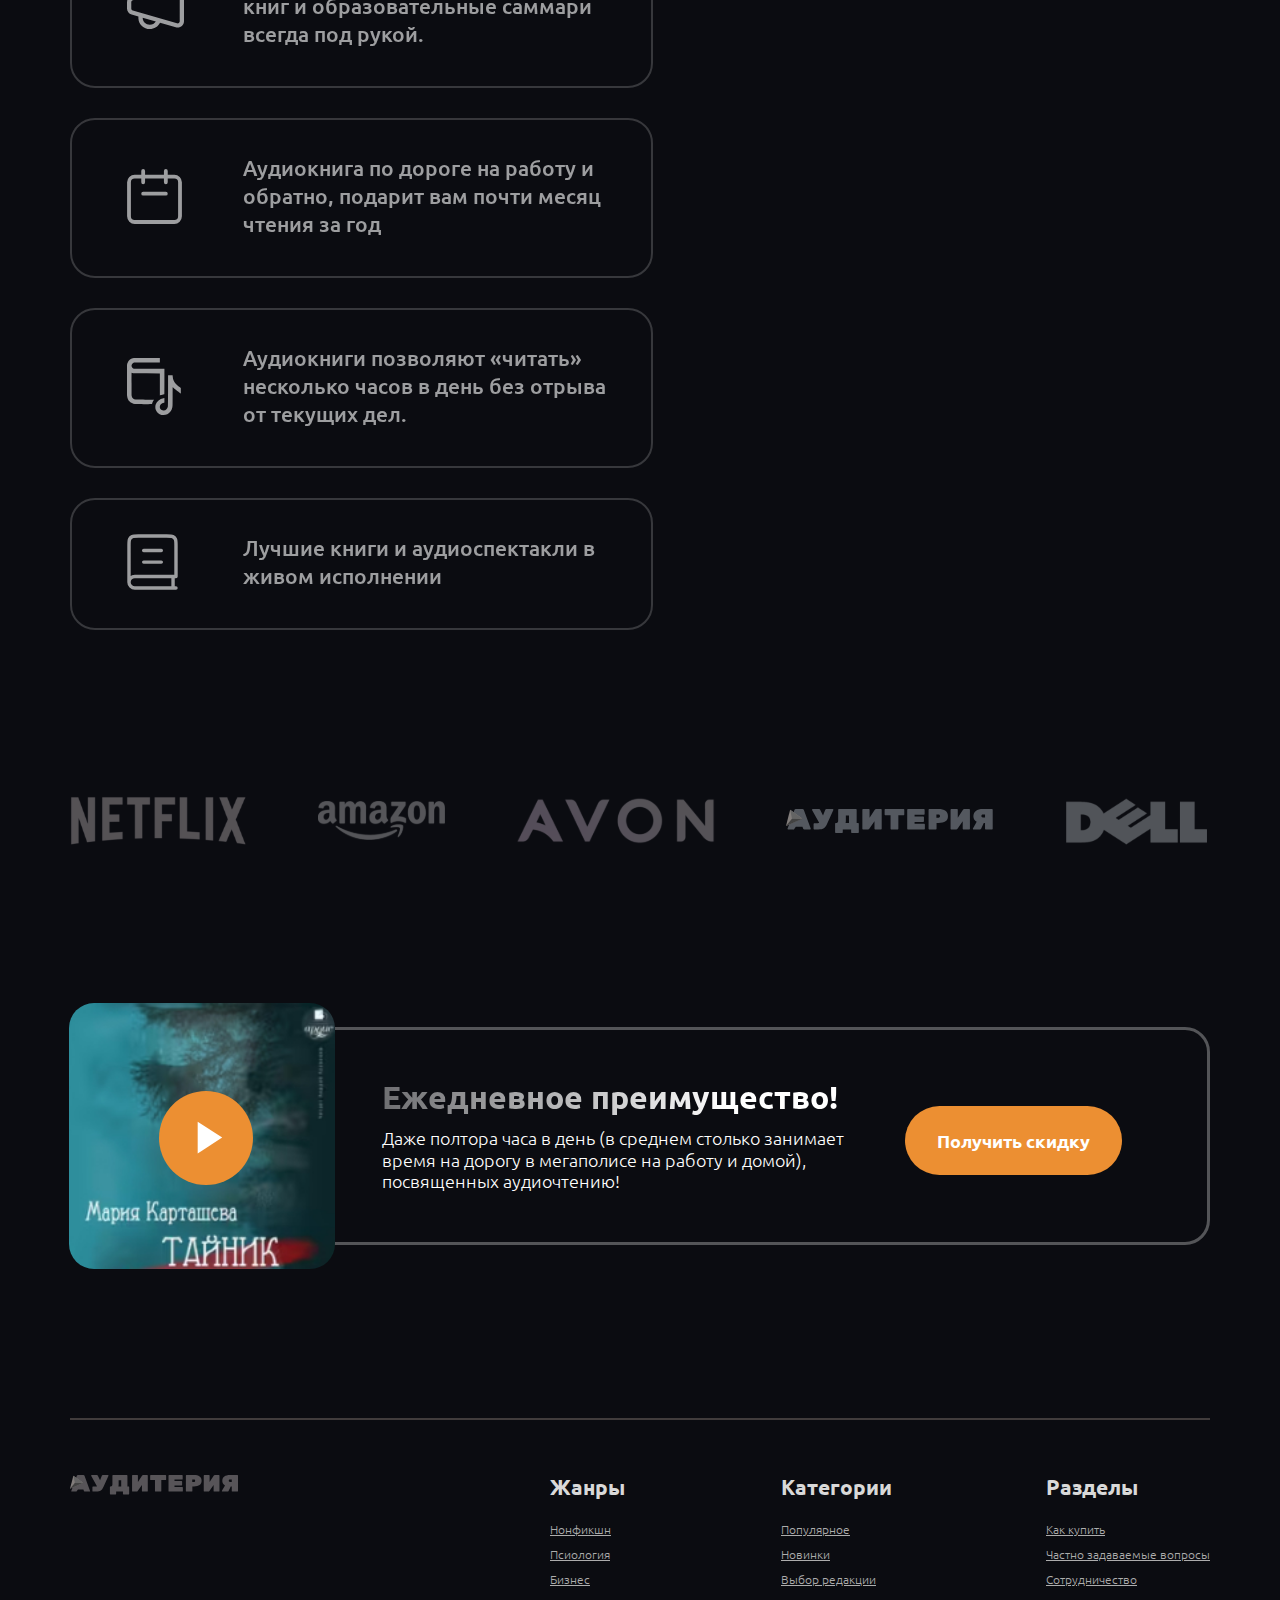
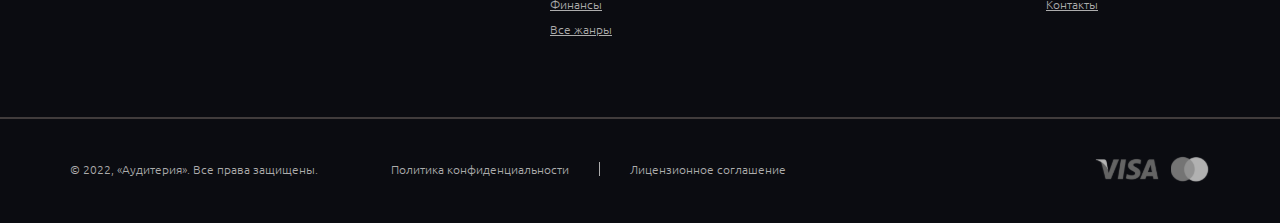
==== commit 1b12be3d: "fix" ====
--- a/main.html
+++ b/main.html
@@ -65,11 +65,7 @@
               <span class="hamburger-span"></span>
               <span class="hamburger-span"></span>
             </div>
-
-          </div>
-
-
-
+          </div>
         </div>
       </header>
       <div class="container">
@@ -110,112 +106,76 @@
               <button class="slide-next slider-icon"></button>
             </div>
             <div class="swiper mySwiper">
-              <div class="swiper-wrapper">
-
-                <div class="swiper-slide">
-                  <div class="card__wrap">
-                    <a href="#" class="card__item">
-                      <div class="card__element">
-                        <img class="card__img" src="./img/img/audiobook-1.jpg" alt="audiobook-1">
-                      </div>
-                      <div class="card__description">
-                        <p class="card__text">Ульяна Соболева</p>
-                        <h4 class="card__title">Завтра будет вчера</h4>
-                      </div>
-                    </a>
-                    <a href="#" class="card__item">
-                      <div class="card__element">
-                        <img class="card__img" src="./img/img/audiobook-2.jpg" alt="audiobook-2">
-                      </div>
-                      <div class="card__description">
-                        <p class="card__text">Линкольн Чайлд,</p>
-                        <h4 class="card__title">Низший. Книга шестая</h4>
-                      </div>
-                    </a>
-                    <a href="#" class="card__item">
-                      <div class="card__element element">
-                        <div class="element__18 "></div>
-                        <div class="element__button "></div>
-                        <img class="card__img" src="./img/img/audiobook-3.jpg" alt="audiobook-3">
-                      </div>
-                      <div class="card__description">
-                        <h4 class="card__title">Жена башмачника</h4>
-                      </div>
-                    </a>
-                    <a href="#" class="card__item">
-                      <div class="card__element">
-                        <img class="card__img" src="./img/img/audiobook-4.jpg" alt="audiobook-4">
-                      </div>
-                      <div class="card__description">
-                        <p class="card__text">Лира Алая</p>
-                        <h4 class="card__title">Ночная смена. Крепость живых...</h4>
-                      </div>
-                    </a>
-                    <a href="#" class="card__item">
-                      <div class="card__element element">
-                        <div class="element__button "></div>
-                        <img class="card__img" src="./img/img/audiobook-5.jpg" alt="audiobook-5">
-                      </div>
-                      <div class="card__description">
-                        <p class="card__text">Маргарет Митчелл</p>
-                        <h4 class="card__title">Агасфер. Старьевщик</h4>
-                      </div>
-                    </a>
-                  </div>
-
-                </div>
-                <div class="swiper-slide">
-                  <div class="card__wrap">
-                    <a href="#" class="card__item">
-                      <div class="card__element">
-                        <img class="card__img" src="./img/img/audiobook-1.jpg" alt="audiobook-1">
-                      </div>
-                      <div class="card__description">
-                        <p class="card__text">Ульяна Соболева</p>
-                        <h4 class="card__title">Завтра будет вчера</h4>
-                      </div>
-                    </a>
-                    <a href="#" class="card__item">
-                      <div class="card__element">
-                        <img class="card__img" src="./img/img/audiobook-2.jpg" alt="audiobook-2">
-                      </div>
-                      <div class="card__description">
-                        <p class="card__text">Линкольн Чайлд,</p>
-                        <h4 class="card__title">Низший. Книга шестая</h4>
-                      </div>
-                    </a>
-                    <a href="#" class="card__item">
-                      <div class="card__element element">
-                        <div class="element__18 "></div>
-                        <div class="element__button "></div>
-                        <img class="card__img" src="./img/img/audiobook-3.jpg" alt="audiobook-3">
-                      </div>
-                      <div class="card__description">
-                        <h4 class="card__title">Жена башмачника</h4>
-                      </div>
-                    </a>
-                    <a href="#" class="card__item">
-                      <div class="card__element">
-                        <img class="card__img" src="./img/img/audiobook-4.jpg" alt="audiobook-4">
-                      </div>
-                      <div class="card__description">
-                        <p class="card__text">Лира Алая</p>
-                        <h4 class="card__title">Ночная смена. Крепость живых...</h4>
-                      </div>
-                    </a>
-                    <a href="#" class="card__item">
-                      <div class="card__element element">
-                        <div class="element__button "></div>
-                        <img class="card__img" src="./img/img/audiobook-5.jpg" alt="audiobook-5">
-                      </div>
-                      <div class="card__description">
-                        <p class="card__text">Маргарет Митчелл</p>
-                        <h4 class="card__title">Агасфер. Старьевщик</h4>
-                      </div>
-                    </a>
-                  </div>
-
-                </div>
+              <div class="card__wrap swiper-wrapper">
+
+                <a href="#" class="card__item swiper-slide">
+                  <div class="card__element">
+                    <img class="card__img" src="./img/img/audiobook-1.jpg" alt="audiobook-1">
+                  </div>
+                  <div class="card__description">
+                    <p class="card__text">Ульяна Соболева</p>
+                    <h4 class="card__title">Завтра будет вчера</h4>
+                  </div>
+                </a>
+                <a href="#" class="card__item swiper-slide">
+                  <div class="card__element">
+                    <img class="card__img" src="./img/img/audiobook-2.jpg" alt="audiobook-2">
+                  </div>
+                  <div class="card__description">
+                    <p class="card__text">Линкольн Чайлд,</p>
+                    <h4 class="card__title">Низший. Книга шестая</h4>
+                  </div>
+                </a>
+                <a href="#" class="card__item swiper-slide">
+                  <div class="card__element element">
+                    <div class="element__18 "></div>
+                    <div class="element__button "></div>
+                    <img class="card__img" src="./img/img/audiobook-3.jpg" alt="audiobook-3">
+                  </div>
+                  <div class="card__description">
+                    <h4 class="card__title">Жена башмачника</h4>
+                  </div>
+                </a>
+                <a href="#" class="card__item swiper-slide">
+                  <div class="card__element">
+                    <img class="card__img" src="./img/img/audiobook-4.jpg" alt="audiobook-4">
+                  </div>
+                  <div class="card__description">
+                    <p class="card__text">Лира Алая</p>
+                    <h4 class="card__title">Ночная смена. Крепость живых...</h4>
+                  </div>
+                </a>
+                <a href="#" class="card__item swiper-slide">
+                  <div class="card__element element">
+                    <div class="element__button "></div>
+                    <img class="card__img" src="./img/img/audiobook-5.jpg" alt="audiobook-5">
+                  </div>
+                  <div class="card__description">
+                    <p class="card__text">Маргарет Митчелл</p>
+                    <h4 class="card__title">Агасфер. Старьевщик</h4>
+                  </div>
+                </a>
+                <a href="#" class="card__item swiper-slide">
+                  <div class="card__element">
+                    <img class="card__img" src="./img/img/audiobook-4.jpg" alt="audiobook-4">
+                  </div>
+                  <div class="card__description">
+                    <p class="card__text">Лира Алая</p>
+                    <h4 class="card__title">Ночная смена. Крепость живых...</h4>
+                  </div>
+                </a>
+                <a href="#" class="card__item swiper-slide">
+                  <div class="card__element element">
+                    <div class="element__button "></div>
+                    <img class="card__img" src="./img/img/audiobook-5.jpg" alt="audiobook-5">
+                  </div>
+                  <div class="card__description">
+                    <p class="card__text">Маргарет Митчелл</p>
+                    <h4 class="card__title">Агасфер. Старьевщик</h4>
+                  </div>
+                </a>
+
+
               </div>
             </div>
           </div>
@@ -697,7 +657,20 @@
       </div>
 
     </footer>
-
+    <!-- <div class="swiper mySwipe">
+      <div class="swiper-wrapper">
+        <div class="swiper-slide">Slide 1</div>
+        <div class="swiper-slide">Slide 2</div>
+        <div class="swiper-slide">Slide 3</div>
+        <div class="swiper-slide">Slide 4</div>
+        <div class="swiper-slide">Slide 5</div>
+        <div class="swiper-slide">Slide 6</div>
+        <div class="swiper-slide">Slide 7</div>
+        <div class="swiper-slide">Slide 8</div>
+        <div class="swiper-slide">Slide 9</div>
+      </div>
+      <div class="swiper-pagination"></div>
+    </div> -->
 
   </div>
   <script src="js/app.min.js"></script>
--- a/css/style.min.css
+++ b/css/style.min.css
@@ -426,12 +426,12 @@
 }
 
 .card__wrap {
-  display: flex;
+  /* display: flex;
   justify-content: space-between;
   align-items: center;
   flex-wrap: wrap;
-  column-gap: 10px;
-  /* min-width: 0; */
+  column-gap: 10px; */
+  min-width: 0;
 }
 
 .card__item {
@@ -523,7 +523,7 @@
 .element__button {
   position: absolute;
   top: 6%;
-  right: 10px;
+  left: 138px;
   width: 44px;
   height: 44px;
   background-repeat: no-repeat;
